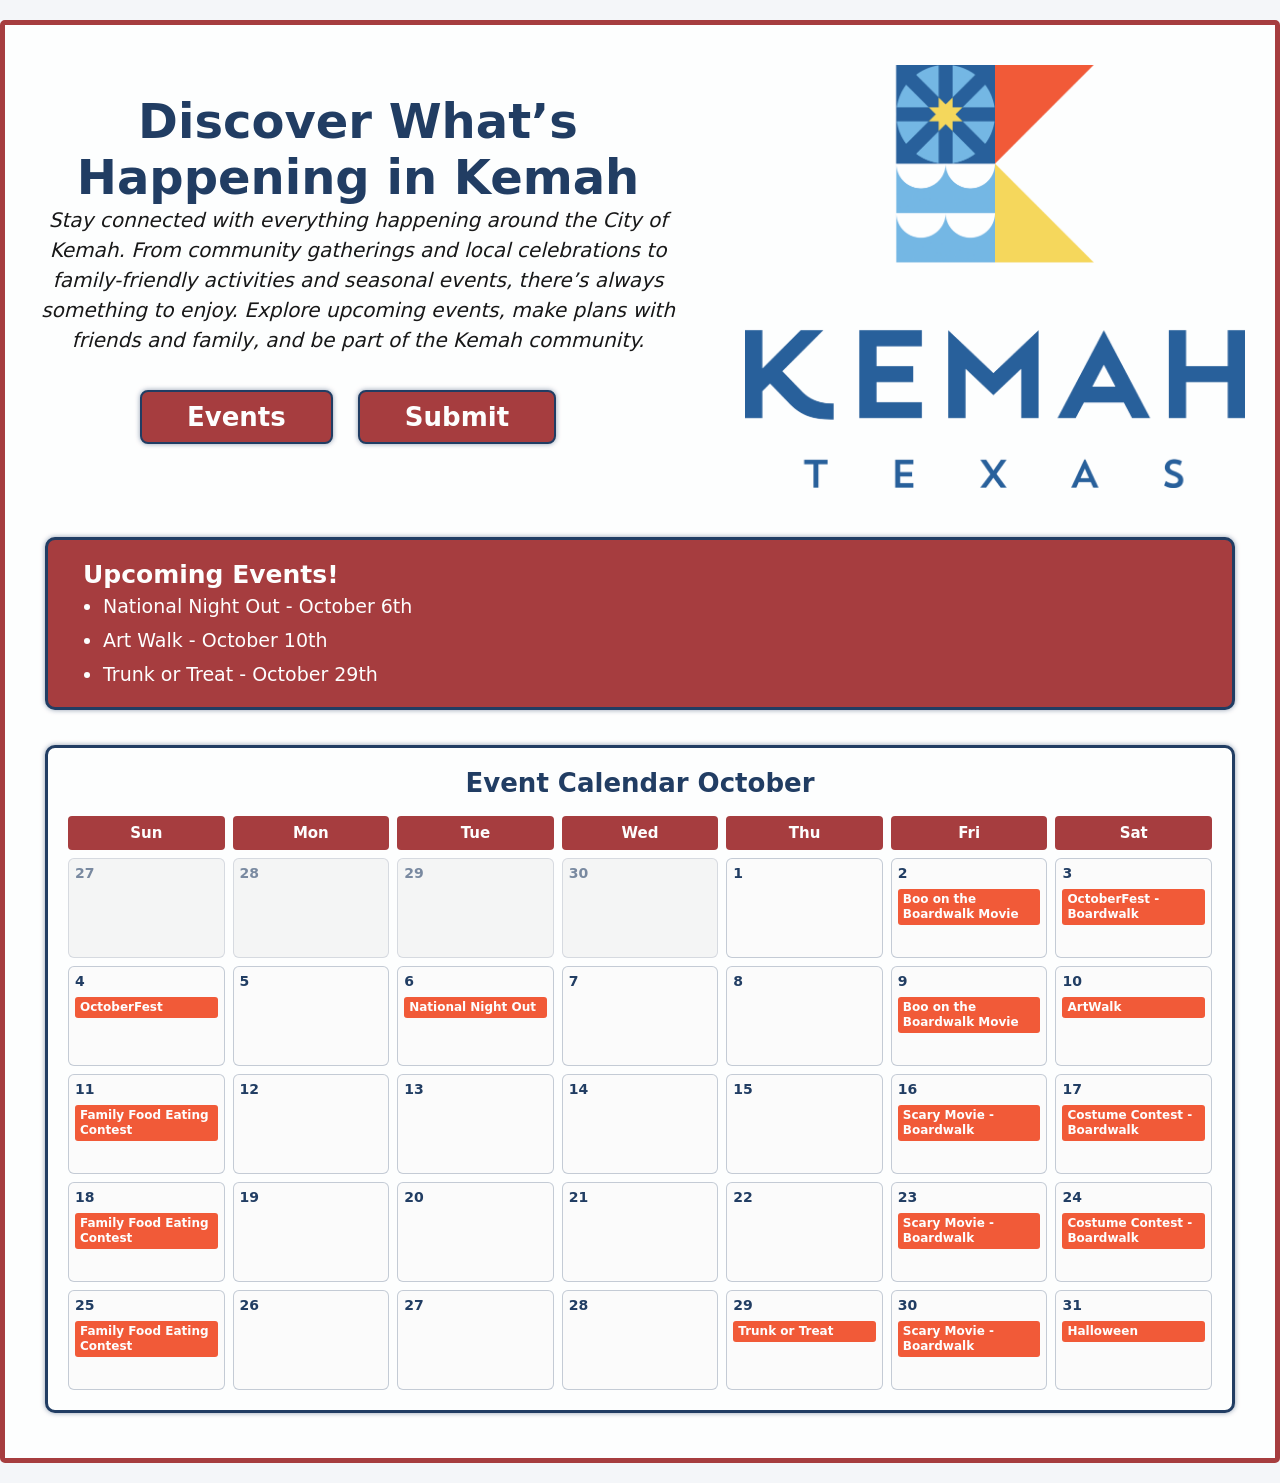
==== index.html @ ebf6428b "Update html and css" ====
<!DOCTYPE html>
<html lang="en">
<head>
    <meta charset="UTF-8">
    <meta name="viewport" content="width=device-width, initial-scale=1.0">
    <link href="css/stylesheet.css" type="text/css" rel="stylesheet" />
    <link rel="icon" type="image/png" href="Discover Kemah Logo.png">
    <title>Discover Kemah Events</title>
</head>
<body>
    <main>
        <div class="top">
            <div class="text">
                <h1>Discover What’s Happening in Kemah</h1>

                <p>
                    Stay connected with everything happening around the City of Kemah. 
                    From community gatherings and local celebrations to family-friendly activities and seasonal events, there’s always something to enjoy. 
                    Explore upcoming events, make plans with friends and family, and be part of the Kemah community.
                </p>

                <a href="https://www.kemahtx.gov/630/Events-Festivals-and-More" target="_blank" class="button">Events</a>
                <a href="" target="_blank" class="button">Submit</a>
            </div>
            <div class="logo">
                <a href="https://www.kemahtx.gov/" target="_blank">
                    <img src="Discover Kemah Logo.png" alt="logo">
                </a>    
            </div>
        </div>

        <div class="bottom">
            <div class="Upcoming">
            <h2>Upcoming Events!</h2>
                <ul>    
                    <li>National Night Out - October 6th</li>
                    <li>Art Walk - October 10th</li>
                    <li>Trunk or Treat - October 29th</li>
                </ul>
            </div>
        </div>
        
        <div class="calendar-container">
            <h2>Event Calendar October</h2>
            <div class="calendar-grid">
                <!-- Day Headers -->
                <div class="day-header">Sun</div>
                <div class="day-header">Mon</div>
                <div class="day-header">Tue</div>
                <div class="day-header">Wed</div>
                <div class="day-header">Thu</div>
                <div class="day-header">Fri</div>
                <div class="day-header">Sat</div>

                <!-- Previous Month Days (September padding) -->
                <div class="day-box empty-box"><span class="day-number">27</span></div>
                <div class="day-box empty-box"><span class="day-number">28</span></div>
                <div class="day-box empty-box"><span class="day-number">29</span></div>
                <div class="day-box empty-box"><span class="day-number">30</span></div>

                <!-- October Days -->
                <div class="day-box"><span class="day-number">1</span></div>
                <div class="day-box">
                    <span class="day-number">2</span>
                    <div class="event-item">Boo on the Boardwalk Movie</div>
                </div>
                <div class="day-box">
                    <span class="day-number">3</span>
                    <div class="event-item">OctoberFest - Boardwalk</div>
                </div>
                <div class="day-box">
                    <span class="day-number">4</span>
                    <div class="event-item">OctoberFest</div>
                </div>
                <div class="day-box"><span class="day-number">5</span></div>
                <div class="day-box">
                    <span class="day-number">6</span>
                    <div class="event-item">National Night Out</div>
                </div>
                <div class="day-box"><span class="day-number">7</span></div>
                <div class="day-box"><span class="day-number">8</span></div>
                <div class="day-box">
                    <span class="day-number">9</span>
                    <div class="event-item">Boo on the Boardwalk Movie</div>
                </div>
                <div class="day-box">
                    <span class="day-number">10</span>
                    <div class="event-item">ArtWalk</div>
                </div>
                <div class="day-box">
                    <span class="day-number">11</span>
                    <div class="event-item">Family Food Eating Contest</div>
                </div>
                <div class="day-box"><span class="day-number">12</span></div>
                <div class="day-box"><span class="day-number">13</span></div>
                <div class="day-box"><span class="day-number">14</span></div>
                <div class="day-box"><span class="day-number">15</span></div>
                <div class="day-box">
                    <span class="day-number">16</span>
                    <div class="event-item">Scary Movie - Boardwalk</div>
                </div>
                <div class="day-box">
                    <span class="day-number">17</span>
                    <div class="event-item">Costume Contest - Boardwalk</div>
                </div>
                <div class="day-box">
                    <span class="day-number">18</span>
                    <div class="event-item">Family Food Eating Contest</div>
                </div>
                <div class="day-box"><span class="day-number">19</span></div>
                <div class="day-box"><span class="day-number">20</span></div>
                <div class="day-box"><span class="day-number">21</span></div>
                <div class="day-box"><span class="day-number">22</span></div>
                <div class="day-box">
                    <span class="day-number">23</span>
                    <div class="event-item">Scary Movie - Boardwalk</div>
                </div>
                <div class="day-box">
                    <span class="day-number">24</span>
                    <div class="event-item">Costume Contest - Boardwalk</div>
                </div>
                <div class="day-box">
                    <span class="day-number">25</span>
                    <div class="event-item">Family Food Eating Contest</div>
                </div>
                <div class="day-box"><span class="day-number">26</span></div>
                <div class="day-box"><span class="day-number">27</span></div>
                <div class="day-box"><span class="day-number">28</span></div>
                <div class="day-box">
                    <span class="day-number">29</span>
                    <div class="event-item">Trunk or Treat</div>
                </div>
                <div class="day-box">
                    <span class="day-number">30</span>
                    <div class="event-item">Scary Movie - Boardwalk</div>
                </div>
                <div class="day-box">
                    <span class="day-number">31</span>
                    <div class="event-item">Halloween</div>
                </div>
            </div>
        </div>
    </main>
</body>
</html>
---- css/stylesheet.css ----
/* ==========================================
   1. BASE STYLES (Shared across all screens)
   ========================================== */

* {
    box-sizing: border-box;
    margin: 0;
    padding: 0;
}

body {
    font-family: system-ui, -apple-system, BlinkMacSystemFont, 'Segoe UI', Roboto, sans-serif;
    background-color: #f4f6f9;
    background-position: center;
    opacity: 0.9;
    animation: fadeUp 0.8s ease-in;
}

@keyframes fadeUp {
    from {
        opacity: 0;
        transform: translateY(15px);
    }
    to {
        opacity: 0.9;
        transform: translateY(0);
    }
}

main {
    background-color: rgb(255, 255, 255);
    border-color: rgb(158, 42, 43);
    border-style: solid;
    border-radius: 5px;
    margin: 10px;
}

.button {
    display: inline-block;
    font-weight: bold;
    color: white;
    background-color: rgb(158, 42, 43);
    border: 2px solid rgb(11, 42, 83);
    border-radius: 8px;
    text-decoration: none;
    cursor: pointer;
    box-shadow: 0 0 5px rgba(11, 42, 83, 0.5);
    transition: transform 0.4s ease, box-shadow 0.4s ease, background-color 0.4s ease, color 0.4s ease;
}

.button:hover {
    transform: scale(1.02);
    background-color: rgb(241, 74, 36);
    border-color: rgb(246, 212, 76);
    color: white;
    filter: drop-shadow(0 0 6px rgba(11, 42, 83, 0.5));
    box-shadow: 0 0 20px 2px rgb(246, 212, 76);
}

.logo img {
    height: auto;
    transition: transform 0.4s ease, filter 0.4s ease;
}

.Upcoming {
    background-color: rgb(158, 42, 43);
    border-radius: 10px;
    border: 3px solid rgb(11, 42, 83);
    box-shadow: 0 0 5px rgba(11, 42, 83, 0.5);
    transition: transform 0.4s ease, box-shadow 0.4s ease, background-color 0.4s ease, border-color 0.4s ease;
}

.Upcoming:hover {
    border-color: rgb(246, 212, 76);
    filter: drop-shadow(0 0 6px rgba(118, 3, 118, 0.5));
    background-color: rgb(241, 74, 36);
    box-shadow: 0 0 20px 2px rgb(246, 212, 76);
    transform: scale(1.011);
}

.Upcoming:hover h2,
.Upcoming:hover li {
    color: white;
}

.Upcoming h2,
.Upcoming li {
    color: white;
    transition: color 0.4s ease;
}

/* Base Calendar Styles */
.calendar-container {
    background-color: white;
    border: 3px solid rgb(11, 42, 83);
    border-radius: 10px;
    box-shadow: 0 0 5px rgba(11, 42, 83, 0.5);
}

.calendar-container h2 {
    color: rgb(11, 42, 83);
    text-align: center;
    font-weight: bold;
}

.calendar-grid {
    display: grid;
    grid-template-columns: repeat(7, 1fr);
    width: 100%;
}

.day-header {
    background-color: rgb(158, 42, 43);
    color: white;
    font-weight: bold;
    text-align: center;
    border-radius: 4px;
}

.day-box {
    border: 1px solid rgba(11, 42, 83, 0.25);
    border-radius: 6px;
    background-color: #fcfcfc;
    display: flex;
    flex-direction: column;
    overflow: hidden;
    transition: border-color 0.3s ease, box-shadow 0.3s ease, transform 0.25s ease;
    cursor: pointer;
}

.day-box:hover {
    border-color: rgb(11, 42, 83);
    box-shadow: 0 0 5px rgba(241, 74, 36, 0.4);
    transform: scale(1.05);
    z-index: 2;
}

.empty-box {
    background-color: #f0f0f0;
    opacity: 0.6;
}

.day-number {
    font-weight: bold;
    color: rgb(11, 42, 83);
}

.event-item {
    background-color: rgb(241, 74, 36);
    color: #ffffff;
    font-weight: 600;
    border-radius: 3px;
    word-break: break-word;
}


/* ==========================================
   2. PHONE MEDIA QUERY (Up to 767px)
   ========================================== */
@media screen and (max-width: 767px) {

    main {
        padding: 10px 5px;
        border-width: 3px;
    }

    .top {
        display: flex;
        flex-direction: column-reverse;
        align-items: center;
        gap: 1.2rem;
    }

    .logo img {
        width: 100%;
        max-width: 240px;
        margin-top: 10px;
    }

    .text {
        width: 100%;
        text-align: center;
        padding: 5px 0;
    }

    .text h1 {
        color: rgb(11, 42, 83);
        font-size: 24px;
    }

    .text p {
        font-size: 14px;
        font-style: oblique;
        line-height: 1.4;
        margin-top: 10px;
    }

    .button {
        padding: 8px 20px;
        font-size: 16px;
        margin-top: 15px;
        margin-right: 4px;
        margin-left: 4px;
    }

    .Upcoming {
        margin: 20px 2px 15px 2px;
        padding: 12px;
    }

    .Upcoming h2 {
        font-size: 18px;
        padding-left: 0;
        margin-bottom: 8px;
    }

    .Upcoming ul {
        padding-left: 18px;
    }

    .Upcoming li {
        font-size: 14px;
        line-height: 1.5;
    }

    /* Phone Calendar Responsive Adjustments */
    .calendar-container {
        margin: 15px 2px 10px 2px;
        padding: 8px 4px;
    }

    .calendar-container h2 {
        font-size: 18px;
        margin-bottom: 8px;
    }

    .calendar-grid {
        gap: 2px;
    }

    .day-header {
        font-size: 10px;
        padding: 4px 1px;
    }

    .day-box {
        min-height: 48px;
        padding: 2px;
    }

    .day-number {
        font-size: 9px;
        margin-bottom: 2px;
    }

    .event-item {
        font-size: 8px;
        line-height: 1.05;
        padding: 2px 3px;
        margin-top: 2px;
    }
}


/* ==========================================
   3. TABLET MEDIA QUERY (768px to 1023px)
   ========================================== */
@media screen and (min-width: 768px) and (max-width: 1023px) {

    main {
        padding: 20px;
        border-width: 4px;
        max-width: 95%;
        margin: 15px auto;
    }

    .top {
        display: flex;
        flex-direction: row;
        align-items: center;
        justify-content: space-between;
        gap: 2rem;
    }

    .text {
        flex: 1 1 60%;
        text-align: left;
    }

    .text h1 {
        color: rgb(11, 42, 83);
        font-size: 34px;
    }

    .text p {
        font-size: 16px;
        font-style: oblique;
        line-height: 1.5;
        margin-top: 10px;
    }

    .button {
        padding: 10px 30px;
        font-size: 20px;
        margin-top: 20px;
        margin-right: 10px;
    }

    .logo {
        flex: 1 1 40%;
    }

    .logo img {
        width: 100%;
        max-width: 320px;
    }

    .Upcoming {
        margin-top: 30px;
        margin-bottom: 20px;
        padding: 20px;
    }

    .Upcoming h2 {
        font-size: 22px;
        padding-left: 5px;
    }

    .Upcoming ul {
        padding-left: 25px;
    }

    .Upcoming li {
        font-size: 17px;
        line-height: 1.6;
    }

    /* Tablet Calendar Responsive Adjustments */
    .calendar-container {
        margin: 25px 0 20px 0;
        padding: 15px;
    }

    .calendar-container h2 {
        font-size: 22px;
        margin-bottom: 12px;
    }

    .calendar-grid {
        gap: 5px;
    }

    .day-header {
        font-size: 13px;
        padding: 6px 2px;
    }

    .day-box {
        min-height: 70px;
        padding: 4px;
    }

    .day-number {
        font-size: 12px;
        margin-bottom: 3px;
    }

    .event-item {
        font-size: 10px;
        line-height: 1.15;
        padding: 2px 4px;
        margin-top: 3px;
    }
}


/* ==========================================
   4. BIG DESKTOP MEDIA QUERY (1024px and up)
   ========================================== */
@media screen and (min-width: 1024px) {

    main {
        padding: 20px 30px;
        border-width: 5px;
        max-width: 1400px;
        margin: 20px auto;
    }

    .top {
        display: flex;
        flex-direction: row;
        align-items: center;
        justify-content: center;
        gap: 4rem;
        max-width: 1500px;
    }

    .text {
        flex: 1 1 50%;
        text-align: center;
        max-width: 650px;
        padding: 10px 0;
    }

    .text h1 {
        color: rgb(11, 42, 83);
        font-size: 48px;
    }

    .text p {
        font-size: 20px;
        font-style: oblique;
        line-height: 1.5;
    }

    .button {
        padding: 10px 45px;
        font-size: 26px;
        margin-top: 35px;
        margin-right: 20px;
    }

    .logo img {
        width: 100%;
        max-width: 500px;
        margin-top: 20px;
    }

    .Upcoming {
        margin: 45px 10px 25px 10px;
        padding: 15px 25px;
    }

    .Upcoming h2 {
        font-size: 25px;
        padding-left: 10px;
        margin-top: 5px;
    }

    .Upcoming ul {
        padding-left: 30px;
    }

    .Upcoming li {
        font-size: 19px;
        line-height: 1.8;
    }

    /* Desktop Calendar Responsive Adjustments */
    .calendar-container {
        margin: 35px 10px 25px 10px;
        padding: 20px;
    }

    .calendar-container h2 {
        font-size: 26px;
        margin-bottom: 18px;
    }

    .calendar-grid {
        gap: 8px;
    }

    .day-header {
        font-size: 15px;
        padding: 8px 4px;
    }

    .day-box {
        min-height: 100px;
        padding: 6px;
    }

    .day-number {
        font-size: 14px;
        margin-bottom: 4px;
    }

    .event-item {
        font-size: 12px;
        line-height: 1.25;
        padding: 3px 5px;
        margin-top: 4px;
    }
}
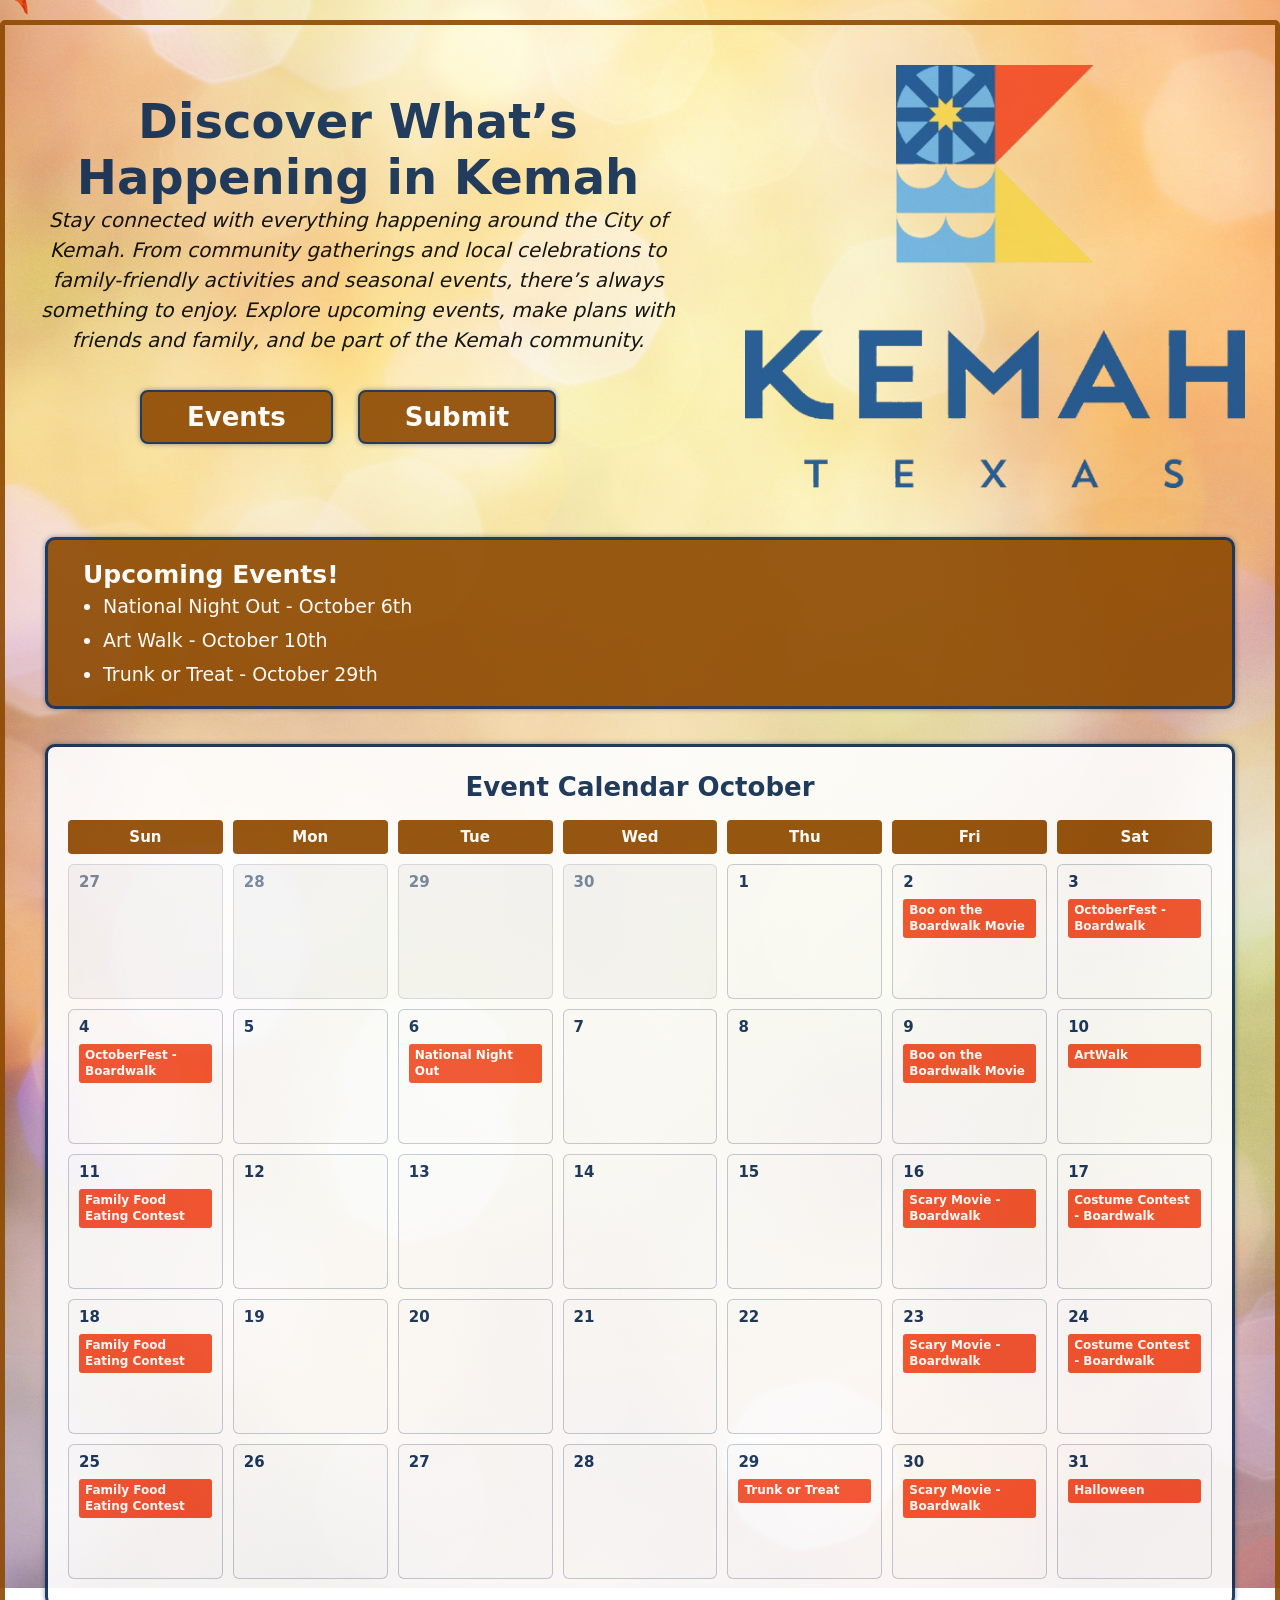
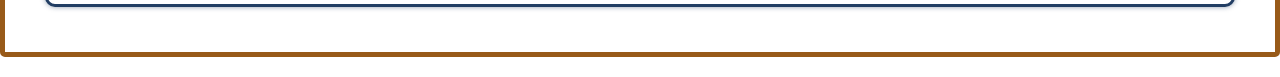
==== commit 05bab7ec: "Update css and html" ====
--- a/index.html
+++ b/index.html
@@ -24,7 +24,7 @@
             </div>
             <div class="logo">
                 <a href="https://www.kemahtx.gov/" target="_blank">
-                    <img src="Discover Kemah Logo.png" alt="logo">
+                    <img src="kemah logo remove.png" alt="logo">
                 </a>    
             </div>
         </div>
@@ -70,7 +70,7 @@
                 </div>
                 <div class="day-box">
                     <span class="day-number">4</span>
-                    <div class="event-item">OctoberFest</div>
+                    <div class="event-item">OctoberFest - Boardwalk</div>
                 </div>
                 <div class="day-box"><span class="day-number">5</span></div>
                 <div class="day-box">
--- a/css/stylesheet.css
+++ b/css/stylesheet.css
@@ -10,8 +10,11 @@
 
 body {
     font-family: system-ui, -apple-system, BlinkMacSystemFont, 'Segoe UI', Roboto, sans-serif;
-    background-color: #f4f6f9;
-    background-position: center;
+    background-image: url('../background1.jpeg'); 
+    background-size: cover;                        
+    background-position: center;                   
+    background-repeat: no-repeat;                  
+    background-attachment: fixed;                  
     opacity: 0.9;
     animation: fadeUp 0.8s ease-in;
 }
@@ -28,8 +31,7 @@
 }
 
 main {
-    background-color: rgb(255, 255, 255);
-    border-color: rgb(158, 42, 43);
+    border-color: rgb(141, 73, 1);
     border-style: solid;
     border-radius: 5px;
     margin: 10px;
@@ -39,7 +41,7 @@
     display: inline-block;
     font-weight: bold;
     color: white;
-    background-color: rgb(158, 42, 43);
+    background-color: rgb(141, 73, 1);
     border: 2px solid rgb(11, 42, 83);
     border-radius: 8px;
     text-decoration: none;
@@ -51,7 +53,7 @@
 .button:hover {
     transform: scale(1.02);
     background-color: rgb(241, 74, 36);
-    border-color: rgb(246, 212, 76);
+    border-color: rgb(141, 73, 1);
     color: white;
     filter: drop-shadow(0 0 6px rgba(11, 42, 83, 0.5));
     box-shadow: 0 0 20px 2px rgb(246, 212, 76);
@@ -63,7 +65,7 @@
 }
 
 .Upcoming {
-    background-color: rgb(158, 42, 43);
+    background-color: rgb(141, 73, 1);
     border-radius: 10px;
     border: 3px solid rgb(11, 42, 83);
     box-shadow: 0 0 5px rgba(11, 42, 83, 0.5);
@@ -71,7 +73,7 @@
 }
 
 .Upcoming:hover {
-    border-color: rgb(246, 212, 76);
+    border-color: rgb(141, 73, 1);
     filter: drop-shadow(0 0 6px rgba(118, 3, 118, 0.5));
     background-color: rgb(241, 74, 36);
     box-shadow: 0 0 20px 2px rgb(246, 212, 76);
@@ -110,7 +112,7 @@
 }
 
 .day-header {
-    background-color: rgb(158, 42, 43);
+    background-color: rgb(141, 73, 1);
     color: white;
     font-weight: bold;
     text-align: center;
@@ -226,7 +228,7 @@
     /* Phone Calendar Responsive Adjustments */
     .calendar-container {
         margin: 15px 2px 10px 2px;
-        padding: 8px 4px;
+        padding: 12px 6px;
     }
 
     .calendar-container h2 {
@@ -235,7 +237,7 @@
     }
 
     .calendar-grid {
-        gap: 2px;
+        gap: 3px;
     }
 
     .day-header {
@@ -244,18 +246,18 @@
     }
 
     .day-box {
-        min-height: 48px;
-        padding: 2px;
+        min-height: 65px; /* Increased height */
+        padding: 4px 3px;   /* Increased side padding */
     }
 
     .day-number {
-        font-size: 9px;
+        font-size: 10px;
         margin-bottom: 2px;
     }
 
     .event-item {
-        font-size: 8px;
-        line-height: 1.05;
+        font-size: 8.5px;
+        line-height: 1.1;
         padding: 2px 3px;
         margin-top: 2px;
     }
@@ -338,7 +340,7 @@
     /* Tablet Calendar Responsive Adjustments */
     .calendar-container {
         margin: 25px 0 20px 0;
-        padding: 15px;
+        padding: 20px 15px;
     }
 
     .calendar-container h2 {
@@ -347,7 +349,7 @@
     }
 
     .calendar-grid {
-        gap: 5px;
+        gap: 6px;
     }
 
     .day-header {
@@ -356,19 +358,19 @@
     }
 
     .day-box {
-        min-height: 70px;
-        padding: 4px;
+        min-height: 95px; /* Increased height */
+        padding: 6px 8px;  /* Increased side padding */
     }
 
     .day-number {
-        font-size: 12px;
+        font-size: 13px;
         margin-bottom: 3px;
     }
 
     .event-item {
-        font-size: 10px;
-        line-height: 1.15;
-        padding: 2px 4px;
+        font-size: 10.5px;
+        line-height: 1.2;
+        padding: 3px 5px;
         margin-top: 3px;
     }
 }
@@ -449,7 +451,7 @@
     /* Desktop Calendar Responsive Adjustments */
     .calendar-container {
         margin: 35px 10px 25px 10px;
-        padding: 20px;
+        padding: 25px 20px;
     }
 
     .calendar-container h2 {
@@ -458,7 +460,7 @@
     }
 
     .calendar-grid {
-        gap: 8px;
+        gap: 10px;
     }
 
     .day-header {
@@ -467,19 +469,19 @@
     }
 
     .day-box {
-        min-height: 100px;
-        padding: 6px;
+        min-height: 135px; /* Increased height */
+        padding: 8px 10px;  /* Increased side padding */
     }
 
     .day-number {
-        font-size: 14px;
+        font-size: 15px;
         margin-bottom: 4px;
     }
 
     .event-item {
         font-size: 12px;
-        line-height: 1.25;
-        padding: 3px 5px;
+        line-height: 1.3;
+        padding: 4px 6px;
         margin-top: 4px;
     }
 }
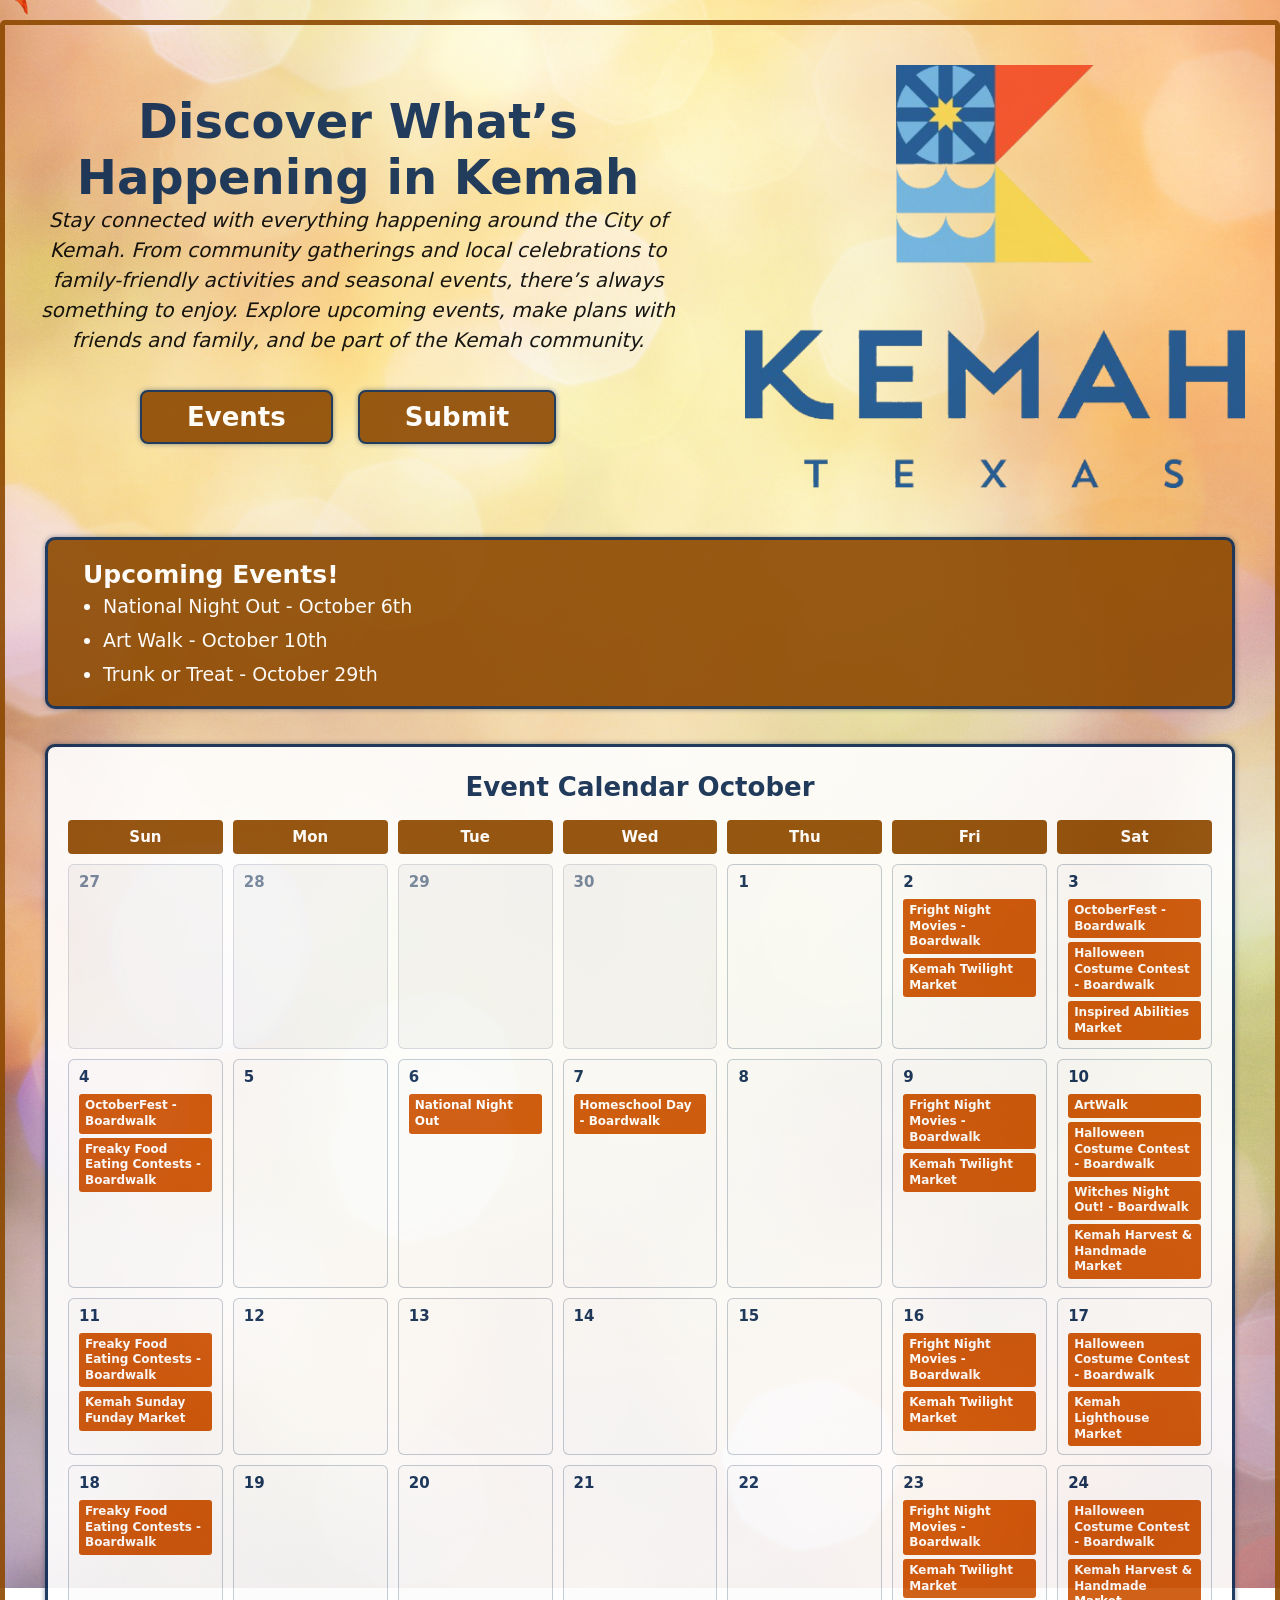
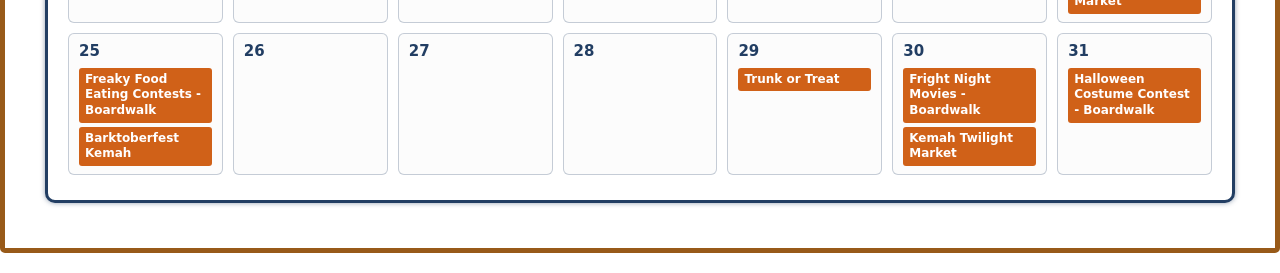
==== commit 82ed52b1: "Updated calendar" ====
--- a/index.html
+++ b/index.html
@@ -4,7 +4,7 @@
     <meta charset="UTF-8">
     <meta name="viewport" content="width=device-width, initial-scale=1.0">
     <link href="css/stylesheet.css" type="text/css" rel="stylesheet" />
-    <link rel="icon" type="image/png" href="Discover Kemah Logo.png">
+    <link rel="icon" type="image/png" href="images/Discover Kemah Logo.png Kemah Logo.png">
     <title>Discover Kemah Events</title>
 </head>
 <body>
@@ -24,7 +24,7 @@
             </div>
             <div class="logo">
                 <a href="https://www.kemahtx.gov/" target="_blank">
-                    <img src="kemah logo remove.png" alt="logo">
+                    <img src="images/kemah logo remove.png" alt="logo">
                 </a>    
             </div>
         </div>
@@ -62,34 +62,80 @@
                 <div class="day-box"><span class="day-number">1</span></div>
                 <div class="day-box">
                     <span class="day-number">2</span>
-                    <div class="event-item">Boo on the Boardwalk Movie</div>
+                    <a href="https://www.kemahboardwalk.com/events" target="_blank">
+                        <div class="event-item">Fright Night Movies - Boardwalk</div>
+                    </a>
+                    <a href="" target="_blank">
+                        <div class="event-item">Kemah Twilight Market</div>
+                    </a>
                 </div>
                 <div class="day-box">
                     <span class="day-number">3</span>
-                    <div class="event-item">OctoberFest - Boardwalk</div>
+                    <a href="https://www.kemahboardwalk.com/events" target="_blank">
+                        <div class="event-item">OctoberFest - Boardwalk</div>
+                    </a>
+                    <a href="https://www.kemahboardwalk.com/events" target="_blank">
+                        <div class="event-item">Halloween Costume Contest - Boardwalk</div>
+                    </a>
+                    <a href="" target="_blank">
+                        <div class="event-item">Inspired Abilities Market</div>
+                    </a>     
                 </div>
                 <div class="day-box">
                     <span class="day-number">4</span>
-                    <div class="event-item">OctoberFest - Boardwalk</div>
+                    <a href="https://www.kemahboardwalk.com/events" target="_blank">
+                        <div class="event-item">OctoberFest - Boardwalk</div>
+                    </a>
+                    <a href="https://www.kemahboardwalk.com/events" target="_blank">
+                        <div class="event-item">Freaky Food Eating Contests - Boardwalk</div>
+                    </a>    
                 </div>
                 <div class="day-box"><span class="day-number">5</span></div>
                 <div class="day-box">
                     <span class="day-number">6</span>
-                    <div class="event-item">National Night Out</div>
-                </div>
-                <div class="day-box"><span class="day-number">7</span></div>
+                    <a href="https://www.kemahtx.gov/DocumentCenter/View/5266/2026-NNO-Flyer" target="_blank">
+                        <div class="event-item">National Night Out</div>
+                    </a>
+                </div>
+                <div class="day-box">
+                    <span class="day-number">7</span>
+                    <a href="https://www.kemahboardwalk.com/events" target="_blank">
+                        <div class="event-item">Homeschool Day - Boardwalk</div>
+                    </a>
+                </div>
                 <div class="day-box"><span class="day-number">8</span></div>
                 <div class="day-box">
                     <span class="day-number">9</span>
-                    <div class="event-item">Boo on the Boardwalk Movie</div>
+                    <a href="https://www.kemahboardwalk.com/events" target="_blank">
+                        <div class="event-item">Fright Night Movies - Boardwalk</div>
+                    </a>
+                    <a href="" target="_blank">
+                        <div class="event-item">Kemah Twilight Market</div>
+                    </a>
                 </div>
                 <div class="day-box">
                     <span class="day-number">10</span>
-                    <div class="event-item">ArtWalk</div>
+                    <a href="https://app.seemylegacy.com/community/2818/campaign/10428" target="_blank">
+                        <div class="event-item">ArtWalk</div>
+                    </a>
+                    <a href="https://www.kemahboardwalk.com/events" target="_blank">
+                        <div class="event-item">Halloween Costume Contest - Boardwalk</div>
+                    </a>
+                    <a href="https://www.kemahboardwalk.com/events" target="_blank">
+                        <div class="event-item">Witches Night Out! - Boardwalk</div>
+                    </a>
+                    <a href="" target="_blank">
+                        <div class="event-item">Kemah Harvest & Handmade Market</div>
+                    </a>  
                 </div>
                 <div class="day-box">
                     <span class="day-number">11</span>
-                    <div class="event-item">Family Food Eating Contest</div>
+                    <a href="https://www.kemahboardwalk.com/events" target="_blank">
+                        <div class="event-item">Freaky Food Eating Contests - Boardwalk</div>
+                    </a>
+                    <a href="" target="_blank">
+                        <div class="event-item">Kemah Sunday Funday Market</div>
+                    </a> 
                 </div>
                 <div class="day-box"><span class="day-number">12</span></div>
                 <div class="day-box"><span class="day-number">13</span></div>
@@ -97,15 +143,27 @@
                 <div class="day-box"><span class="day-number">15</span></div>
                 <div class="day-box">
                     <span class="day-number">16</span>
-                    <div class="event-item">Scary Movie - Boardwalk</div>
+                    <a href="https://www.kemahboardwalk.com/events" target="_blank">
+                        <div class="event-item">Fright Night Movies - Boardwalk</div>
+                    </a>
+                    <a href="" target="_blank">
+                        <div class="event-item">Kemah Twilight Market</div>
+                    </a>
                 </div>
                 <div class="day-box">
                     <span class="day-number">17</span>
-                    <div class="event-item">Costume Contest - Boardwalk</div>
+                    <a href="https://www.kemahboardwalk.com/events" target="_blank">
+                        <div class="event-item">Halloween Costume Contest - Boardwalk</div>
+                    </a>
+                    <a href="" target="_blank">
+                        <div class="event-item">Kemah Lighthouse Market</div>
+                    </a> 
                 </div>
                 <div class="day-box">
                     <span class="day-number">18</span>
-                    <div class="event-item">Family Food Eating Contest</div>
+                    <a href="https://www.kemahboardwalk.com/events" target="_blank">
+                        <div class="event-item">Freaky Food Eating Contests - Boardwalk</div>
+                    </a>
                 </div>
                 <div class="day-box"><span class="day-number">19</span></div>
                 <div class="day-box"><span class="day-number">20</span></div>
@@ -113,30 +171,54 @@
                 <div class="day-box"><span class="day-number">22</span></div>
                 <div class="day-box">
                     <span class="day-number">23</span>
-                    <div class="event-item">Scary Movie - Boardwalk</div>
+                    <a href="https://www.kemahboardwalk.com/events" target="_blank">
+                        <div class="event-item">Fright Night Movies - Boardwalk</div>
+                    </a>
+                    <a href="" target="_blank">
+                        <div class="event-item">Kemah Twilight Market</div>
+                    </a>
                 </div>
                 <div class="day-box">
                     <span class="day-number">24</span>
-                    <div class="event-item">Costume Contest - Boardwalk</div>
+                    <a href="https://www.kemahboardwalk.com/events" target="_blank">
+                        <div class="event-item">Halloween Costume Contest - Boardwalk</div>
+                    </a>
+                    <a href="" target="_blank">
+                        <div class="event-item">Kemah Harvest & Handmade Market</div>
+                    </a> 
                 </div>
                 <div class="day-box">
                     <span class="day-number">25</span>
-                    <div class="event-item">Family Food Eating Contest</div>
+                    <a href="https://www.kemahboardwalk.com/events" target="_blank">
+                        <div class="event-item">Freaky Food Eating Contests - Boardwalk</div>
+                    </a>
+                    <a href="" target="_blank">
+                        <div class="event-item">Barktoberfest Kemah</div>
+                    </a> 
                 </div>
                 <div class="day-box"><span class="day-number">26</span></div>
                 <div class="day-box"><span class="day-number">27</span></div>
                 <div class="day-box"><span class="day-number">28</span></div>
                 <div class="day-box">
                     <span class="day-number">29</span>
-                    <div class="event-item">Trunk or Treat</div>
+                    <a href="https://kemahtx.gov/915/Trunk-or-Treat-Shop-Eat" target="_blank">
+                        <div class="event-item">Trunk or Treat</div>
+                    </a>
                 </div>
                 <div class="day-box">
                     <span class="day-number">30</span>
-                    <div class="event-item">Scary Movie - Boardwalk</div>
+                    <a href="https://www.kemahboardwalk.com/events" target="_blank">
+                        <div class="event-item">Fright Night Movies - Boardwalk</div>
+                    </a>
+                    <a href="" target="_blank">
+                        <div class="event-item">Kemah Twilight Market</div>
+                    </a>
                 </div>
                 <div class="day-box">
                     <span class="day-number">31</span>
-                    <div class="event-item">Halloween</div>
+                    <a href="https://www.kemahboardwalk.com/events" target="_blank">
+                        <div class="event-item">Halloween Costume Contest - Boardwalk</div>
+                    </a>
                 </div>
             </div>
         </div>
--- a/css/stylesheet.css
+++ b/css/stylesheet.css
@@ -10,7 +10,7 @@
 
 body {
     font-family: system-ui, -apple-system, BlinkMacSystemFont, 'Segoe UI', Roboto, sans-serif;
-    background-image: url('../background1.jpeg'); 
+    background-image: url('../images/background1.jpeg'); 
     background-size: cover;                        
     background-position: center;                   
     background-repeat: no-repeat;                  
@@ -111,6 +111,10 @@
     width: 100%;
 }
 
+a {
+    text-decoration: none;
+}
+
 .day-header {
     background-color: rgb(141, 73, 1);
     color: white;
@@ -148,7 +152,7 @@
 }
 
 .event-item {
-    background-color: rgb(241, 74, 36);
+    background-color: rgb(204, 80, 0);
     color: #ffffff;
     font-weight: 600;
     border-radius: 3px;
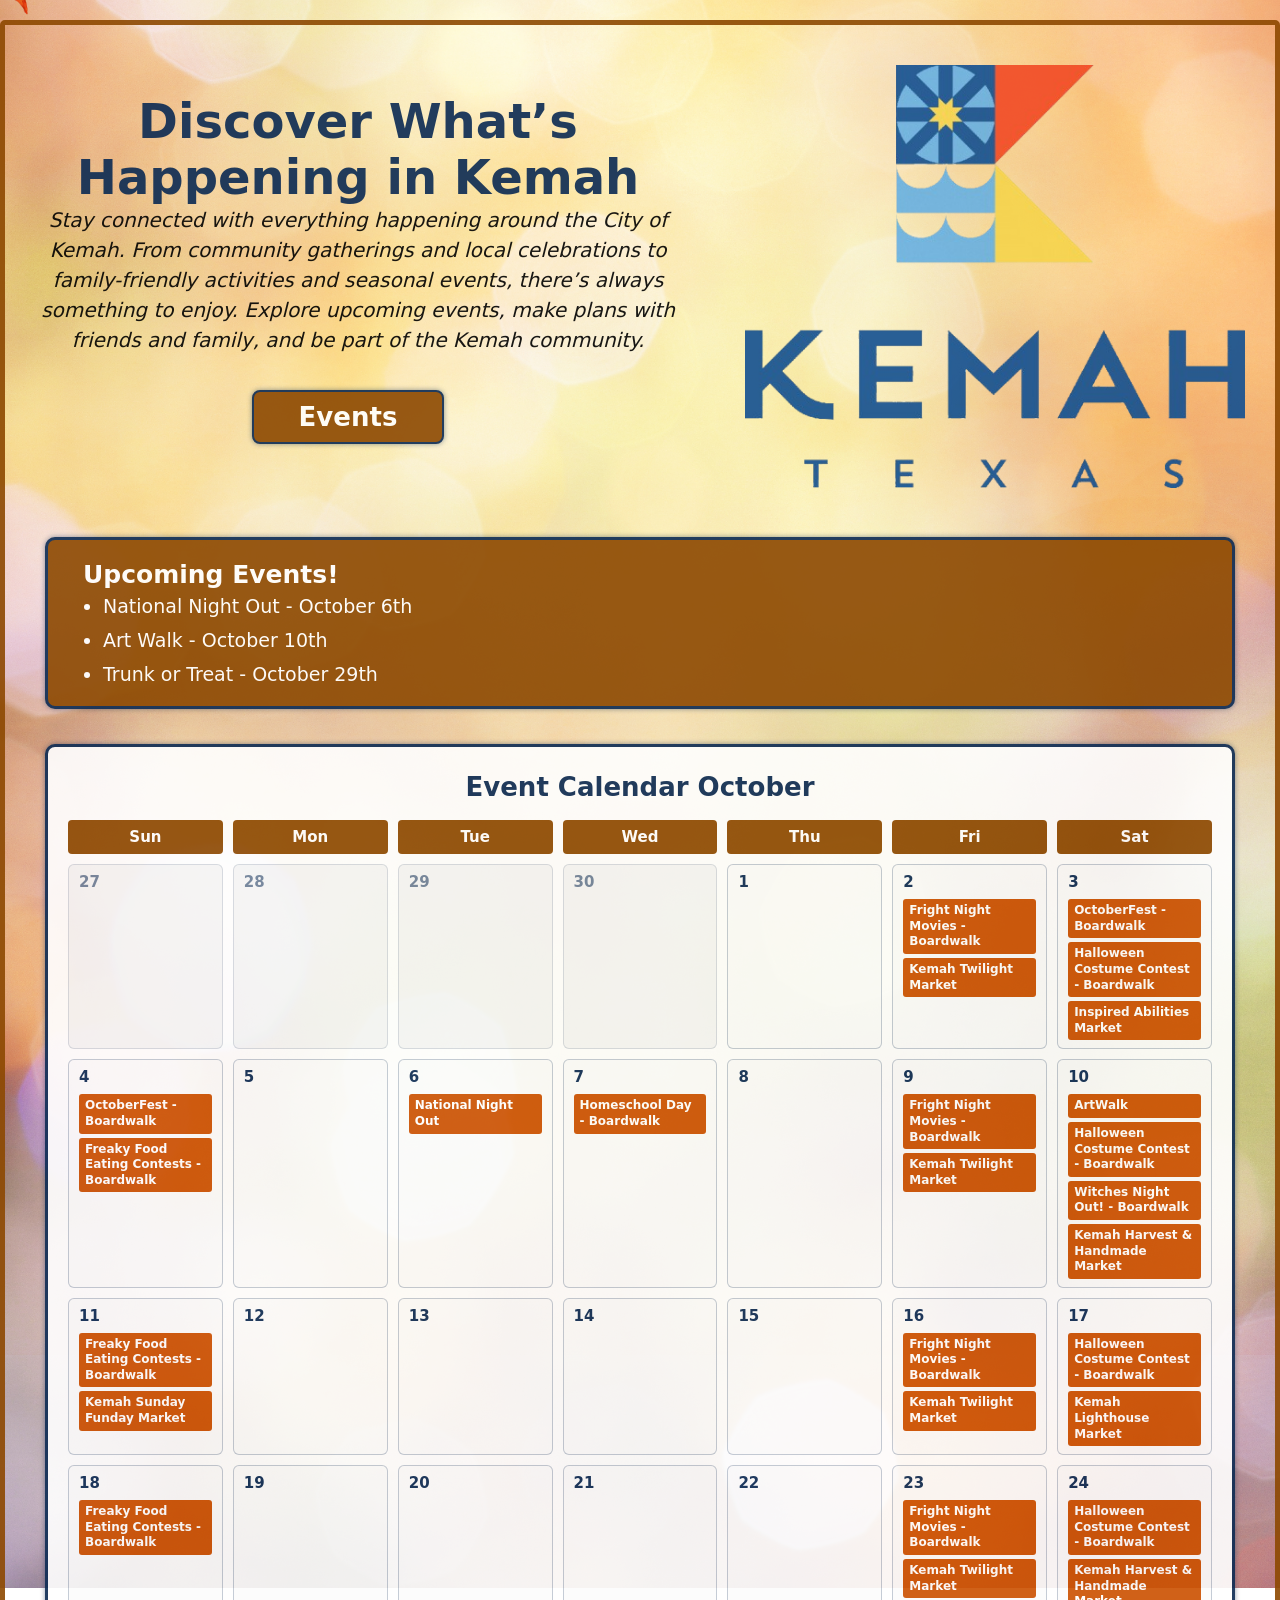
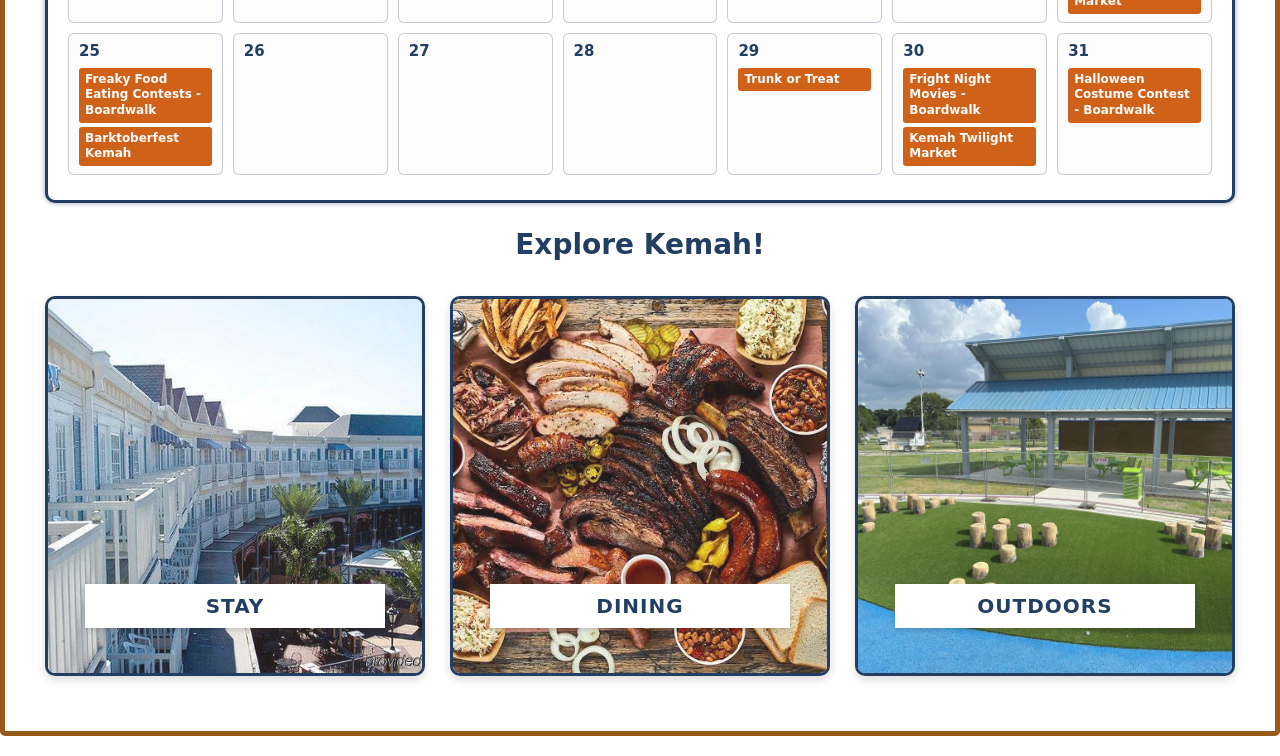
==== commit bccad9ad: "Update adding card section" ====
--- a/index.html
+++ b/index.html
@@ -20,10 +20,9 @@
                 </p>
 
                 <a href="https://www.kemahtx.gov/630/Events-Festivals-and-More" target="_blank" class="button">Events</a>
-                <a href="" target="_blank" class="button">Submit</a>
             </div>
             <div class="logo">
-                <a href="https://www.kemahtx.gov/" target="_blank">
+                <a href="https://discoverkemah.com/" target="_blank">
                     <img src="images/kemah logo remove.png" alt="logo">
                 </a>    
             </div>
@@ -222,6 +221,31 @@
                 </div>
             </div>
         </div>
+
+        <!-- Feature Cards Section -->
+        <div class="feature-section">
+            <h2 class="section-title">Explore Kemah!</h2>
+            <div class="feature-cards">
+                <a href="https://discoverkemah.com/BusinessDirectoryII.aspx?lngBusinessCategoryID=86" target="_blank" class="card">
+                    <div class="card-image-wrapper">
+                        <img src="images/walkinn.jpg" alt="Stay">
+                    </div>
+                    <div class="card-title">STAY</div>
+                </a>
+                <a href="https://discoverkemah.com/BusinessDirectoryII.aspx?lngBusinessCategoryID=86" target="_blank" class="card">
+                    <div class="card-image-wrapper">
+                        <img src="images/food.jpg" alt="Food">
+                    </div>
+                    <div class="card-title">DINING</div>
+                </a>
+                <a href="https://discoverkemah.com/BusinessDirectoryII.aspx?lngBusinessCategoryID=86" target="_blank" class="card">
+                    <div class="card-image-wrapper">
+                        <img src="images/57acre.jpg" alt="Outdoors">
+                    </div>
+                    <div class="card-title">OUTDOORS</div>
+                </a>
+            </div>
+        </div>
     </main>
 </body>
 </html>
--- a/css/stylesheet.css
+++ b/css/stylesheet.css
@@ -159,6 +159,91 @@
     word-break: break-word;
 }
 
+/* Base Feature Card Styles */
+
+.section-title {
+    text-align: center;
+    color: rgb(11, 42, 83);
+    font-size: 28px;
+    font-weight: bold;
+    margin-top: 25px;
+    margin-bottom: 10px;
+}
+.feature-cards {
+    display: flex;
+    justify-content: center;
+    gap: 20px;
+    margin: 30px 10px;
+}
+
+.card {
+    position: relative;
+    flex: 1;
+    display: flex;
+    flex-direction: column;
+    align-items: center;
+    justify-content: flex-end;
+    aspect-ratio: 1 / 1;
+    text-decoration: none;
+    border: 3px solid rgb(11, 42, 83);
+    border-radius: 10px;
+    overflow: hidden;
+    box-shadow: 0 4px 8px rgba(0, 0, 0, 0.15);
+    transition: transform 0.4s ease, box-shadow 0.4s ease, border-color 0.4s ease;
+}
+
+.card-image-wrapper {
+    position: absolute;
+    top: 0;
+    left: 0;
+    width: 100%;
+    height: 100%;
+    z-index: 1;
+    overflow: hidden;
+}
+
+.card-image-wrapper img {
+    width: 100%;
+    height: 100%;
+    object-fit: cover;
+    transition: transform 0.5s ease;
+}
+
+.card-title {
+    position: relative;
+    z-index: 2;
+    background-color: #ffffff;
+    color: rgb(11, 42, 83);
+    font-weight: 800;
+    text-transform: uppercase;
+    text-align: center;
+    letter-spacing: 1px;
+    width: 80%;
+    margin-bottom: 12%;
+    padding: 10px 15px;
+    box-shadow: 0 2px 6px rgba(0, 0, 0, 0.2);
+    /* Transition added for title smooth effect */
+    transition: background-color 0.4s ease, color 0.4s ease, transform 0.4s ease, box-shadow 0.4s ease;
+}
+
+/* Card & Title Hover Animations */
+.card:hover {
+    transform: translateY(-6px) scale(1.02);
+    box-shadow: 0 0 20px 2px rgb(246, 212, 76);
+    border-color: rgb(241, 74, 36);
+}
+
+.card:hover .card-image-wrapper img {
+    transform: scale(1.08);
+}
+
+.card:hover .card-title {
+    background-color: rgb(241, 74, 36);
+    color: #ffffff;
+    transform: translateY(-4px) scale(1.05);
+    box-shadow: 0 4px 12px rgba(0, 0, 0, 0.3);
+}
+
 
 /* ==========================================
    2. PHONE MEDIA QUERY (Up to 767px)
@@ -209,6 +294,23 @@
         margin-left: 4px;
     }
 
+    .feature-cards {
+        flex-direction: column;
+        align-items: center;
+        gap: 15px;
+        margin: 20px 5px;
+    }
+
+    .card {
+        width: 100%;
+        max-width: 300px;
+    }
+
+    .card-title {
+        font-size: 14px;
+        padding: 8px 10px;
+    }
+
     .Upcoming {
         margin: 20px 2px 15px 2px;
         padding: 12px;
@@ -250,8 +352,8 @@
     }
 
     .day-box {
-        min-height: 65px; /* Increased height */
-        padding: 4px 3px;   /* Increased side padding */
+        min-height: 65px;
+        padding: 4px 3px;
     }
 
     .day-number {
@@ -321,6 +423,15 @@
         max-width: 320px;
     }
 
+    .feature-cards {
+        gap: 15px;
+        margin: 25px 0;
+    }
+
+    .card-title {
+        font-size: 16px;
+    }
+
     .Upcoming {
         margin-top: 30px;
         margin-bottom: 20px;
@@ -362,8 +473,8 @@
     }
 
     .day-box {
-        min-height: 95px; /* Increased height */
-        padding: 6px 8px;  /* Increased side padding */
+        min-height: 95px;
+        padding: 6px 8px;
     }
 
     .day-number {
@@ -432,6 +543,15 @@
         margin-top: 20px;
     }
 
+    .feature-cards {
+        gap: 25px;
+        margin: 35px 10px;
+    }
+
+    .card-title {
+        font-size: 20px;
+    }
+
     .Upcoming {
         margin: 45px 10px 25px 10px;
         padding: 15px 25px;
@@ -473,8 +593,8 @@
     }
 
     .day-box {
-        min-height: 135px; /* Increased height */
-        padding: 8px 10px;  /* Increased side padding */
+        min-height: 135px;
+        padding: 8px 10px;
     }
 
     .day-number {
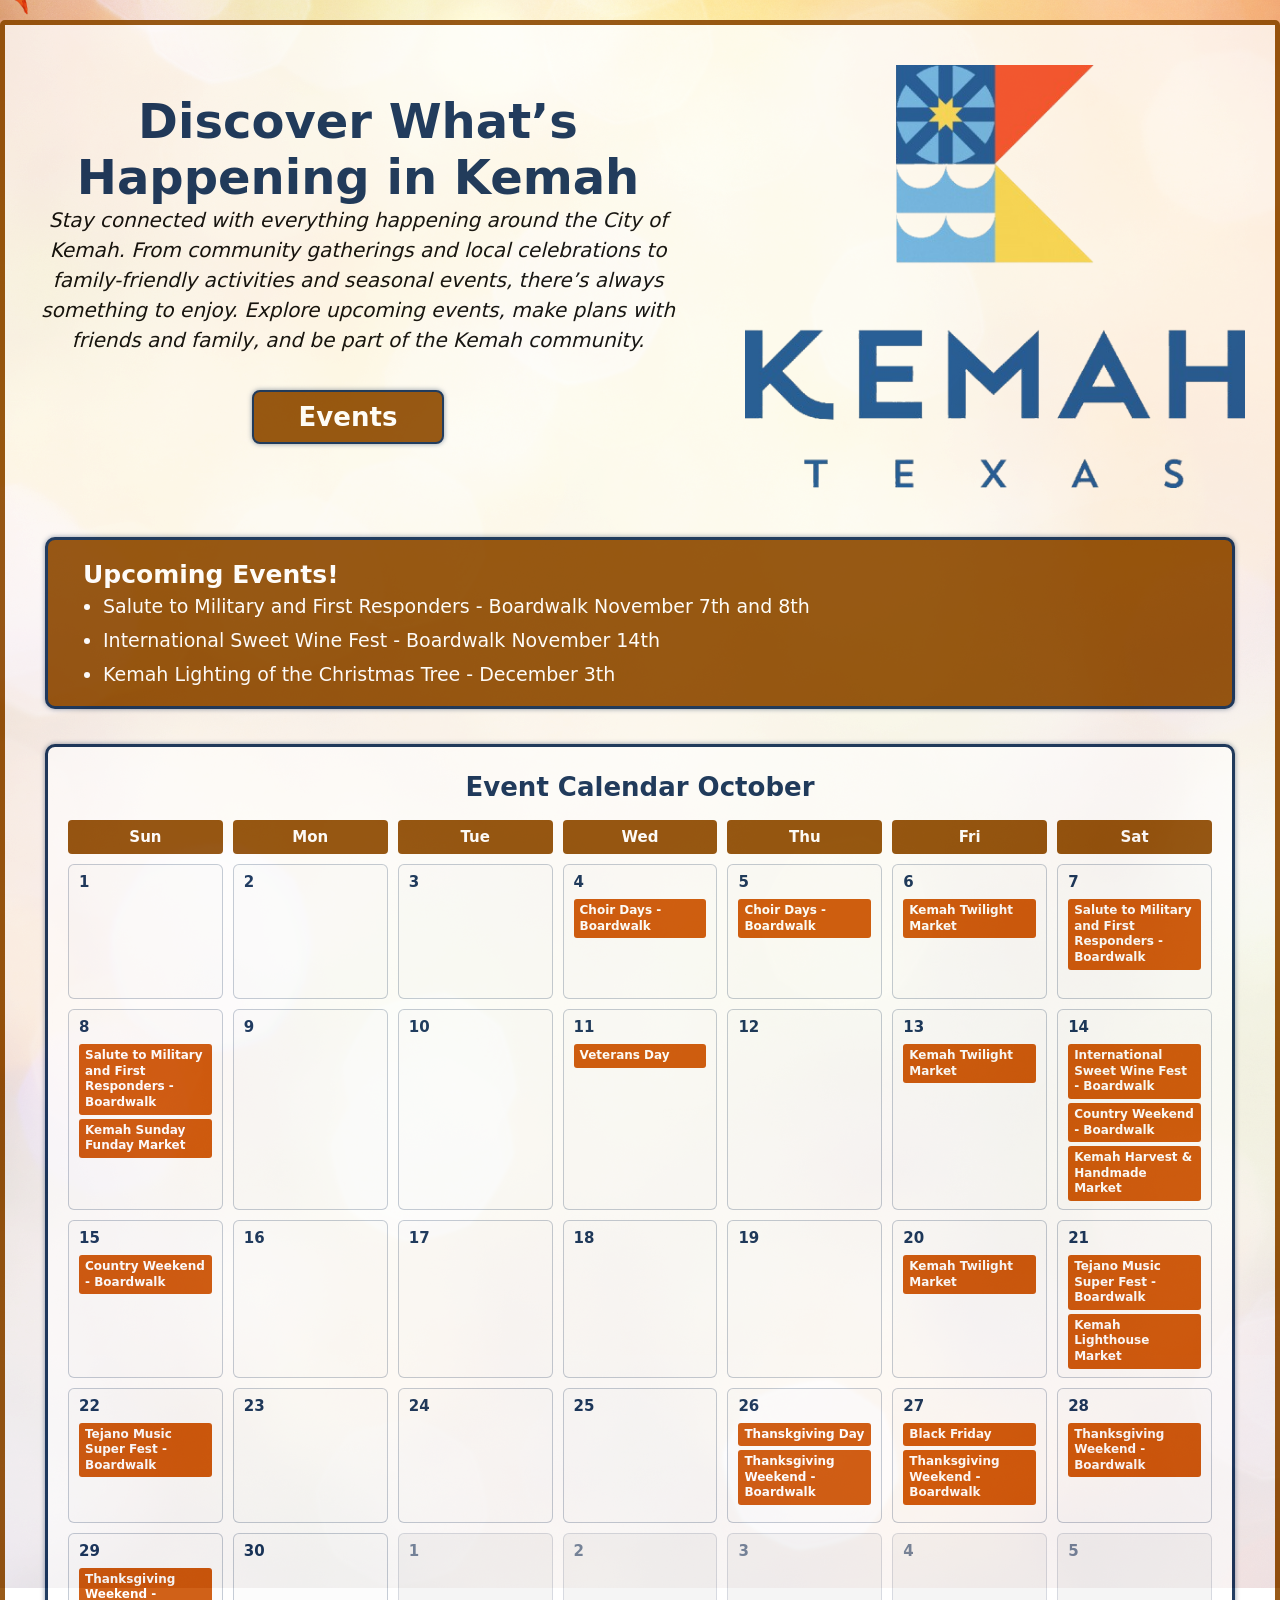
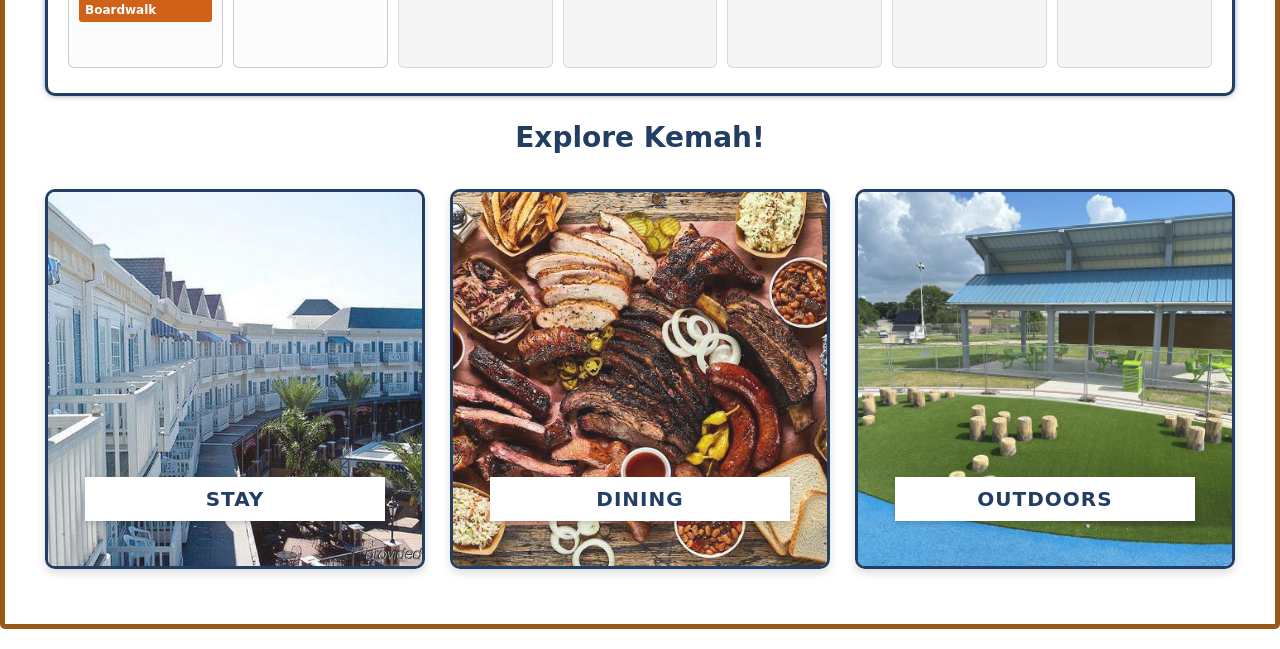
==== commit b930a5c4: "November" ====
--- a/index.html
+++ b/index.html
@@ -3,9 +3,615 @@
 <head>
     <meta charset="UTF-8">
     <meta name="viewport" content="width=device-width, initial-scale=1.0">
-    <link href="css/stylesheet.css" type="text/css" rel="stylesheet" />
     <link rel="icon" type="image/png" href="images/Discover Kemah Logo.png Kemah Logo.png">
     <title>Discover Kemah Events</title>
+    <style>
+        /* ==========================================
+           1. BASE STYLES (Shared across all screens)
+           ========================================== */
+
+        * {
+            box-sizing: border-box;
+            margin: 0;
+            padding: 0;
+        }
+
+        body {
+            font-family: system-ui, -apple-system, BlinkMacSystemFont, 'Segoe UI', Roboto, sans-serif;
+            background-image: url('images/background1.jpeg'); 
+            background-size: cover;                                 
+            background-position: center;                     
+            background-repeat: no-repeat;                    
+            background-attachment: fixed;                    
+            opacity: 0.9;
+            animation: fadeUp 0.8s ease-in;
+        }
+
+        @keyframes fadeUp {
+            from {
+                opacity: 0;
+                transform: translateY(15px);
+            }
+            to {
+                opacity: 0.9;
+                transform: translateY(0);
+            }
+        }
+
+        main {
+            border-color: rgb(141, 73, 1);
+            border-style: solid;
+            border-radius: 5px;
+            margin: 10px;
+            background-color: rgba(255, 255, 255, 0.85); /* Added slight background so text stays readable over bg image */
+        }
+
+        .button {
+            display: inline-block;
+            font-weight: bold;
+            color: white;
+            background-color: rgb(141, 73, 1);
+            border: 2px solid rgb(11, 42, 83);
+            border-radius: 8px;
+            text-decoration: none;
+            cursor: pointer;
+            box-shadow: 0 0 5px rgba(11, 42, 83, 0.5);
+            transition: transform 0.4s ease, box-shadow 0.4s ease, background-color 0.4s ease, color 0.4s ease;
+        }
+
+        .button:hover {
+            transform: scale(1.02);
+            background-color: rgb(241, 74, 36);
+            border-color: rgb(141, 73, 1);
+            color: white;
+            filter: drop-shadow(0 0 6px rgba(11, 42, 83, 0.5));
+            box-shadow: 0 0 20px 2px rgb(246, 212, 76);
+        }
+
+        .logo img {
+            height: auto;
+            transition: transform 0.4s ease, filter 0.4s ease;
+        }
+
+        .Upcoming {
+            background-color: rgb(141, 73, 1);
+            border-radius: 10px;
+            border: 3px solid rgb(11, 42, 83);
+            box-shadow: 0 0 5px rgba(11, 42, 83, 0.5);
+            transition: transform 0.4s ease, box-shadow 0.4s ease, background-color 0.4s ease, border-color 0.4s ease;
+        }
+
+        .Upcoming:hover {
+            border-color: rgb(141, 73, 1);
+            filter: drop-shadow(0 0 6px rgba(118, 3, 118, 0.5));
+            background-color: rgb(241, 74, 36);
+            box-shadow: 0 0 20px 2px rgb(246, 212, 76);
+            transform: scale(1.011);
+        }
+
+        .Upcoming:hover h2,
+        .Upcoming:hover li {
+            color: white;
+        }
+
+        .Upcoming h2,
+        .Upcoming li {
+            color: white;
+            transition: color 0.4s ease;
+        }
+
+        /* Base Calendar Styles */
+        .calendar-container {
+            background-color: white;
+            border: 3px solid rgb(11, 42, 83);
+            border-radius: 10px;
+            box-shadow: 0 0 5px rgba(11, 42, 83, 0.5);
+        }
+
+        .calendar-container h2 {
+            color: rgb(11, 42, 83);
+            text-align: center;
+            font-weight: bold;
+        }
+
+        .calendar-grid {
+            display: grid;
+            grid-template-columns: repeat(7, 1fr);
+            width: 100%;
+        }
+
+        a {
+            text-decoration: none;
+        }
+
+        .day-header {
+            background-color: rgb(141, 73, 1);
+            color: white;
+            font-weight: bold;
+            text-align: center;
+            border-radius: 4px;
+        }
+
+        .day-box {
+            border: 1px solid rgba(11, 42, 83, 0.25);
+            border-radius: 6px;
+            background-color: #fcfcfc;
+            display: flex;
+            flex-direction: column;
+            overflow: hidden;
+            transition: border-color 0.3s ease, box-shadow 0.3s ease, transform 0.25s ease;
+            cursor: pointer;
+        }
+
+        .day-box:hover {
+            border-color: rgb(11, 42, 83);
+            box-shadow: 0 0 5px rgba(241, 74, 36, 0.4);
+            transform: scale(1.05);
+            z-index: 2;
+        }
+
+        .empty-box {
+            background-color: #f0f0f0;
+            opacity: 0.6;
+        }
+
+        .day-number {
+            font-weight: bold;
+            color: rgb(11, 42, 83);
+        }
+
+        .event-item {
+            background-color: rgb(204, 80, 0);
+            color: #ffffff;
+            font-weight: 600;
+            border-radius: 3px;
+            word-break: break-word;
+        }
+
+        /* Base Feature Card Styles */
+        .section-title {
+            text-align: center;
+            color: rgb(11, 42, 83);
+            font-size: 28px;
+            font-weight: bold;
+            margin-top: 25px;
+            margin-bottom: 10px;
+        }
+
+        .feature-cards {
+            display: flex;
+            justify-content: center;
+            gap: 20px;
+            margin: 30px 10px;
+        }
+
+        .card {
+            position: relative;
+            flex: 1;
+            display: flex;
+            flex-direction: column;
+            align-items: center;
+            justify-content: flex-end;
+            aspect-ratio: 1 / 1;
+            text-decoration: none;
+            border: 3px solid rgb(11, 42, 83);
+            border-radius: 10px;
+            overflow: hidden;
+            box-shadow: 0 4px 8px rgba(0, 0, 0, 0.15);
+            transition: transform 0.4s ease, box-shadow 0.4s ease, border-color 0.4s ease;
+        }
+
+        .card-image-wrapper {
+            position: absolute;
+            top: 0;
+            left: 0;
+            width: 100%;
+            height: 100%;
+            z-index: 1;
+            overflow: hidden;
+        }
+
+        .card-image-wrapper img {
+            width: 100%;
+            height: 100%;
+            object-fit: cover;
+            transition: transform 0.5s ease;
+        }
+
+        .card-title {
+            position: relative;
+            z-index: 2;
+            background-color: #ffffff;
+            color: rgb(11, 42, 83);
+            font-weight: 800;
+            text-transform: uppercase;
+            text-align: center;
+            letter-spacing: 1px;
+            width: 80%;
+            margin-bottom: 12%;
+            padding: 10px 15px;
+            box-shadow: 0 2px 6px rgba(0, 0, 0, 0.2);
+            transition: background-color 0.4s ease, color 0.4s ease, transform 0.4s ease, box-shadow 0.4s ease;
+        }
+
+        /* Card & Title Hover Animations */
+        .card:hover {
+            transform: translateY(-6px) scale(1.02);
+            box-shadow: 0 0 20px 2px rgb(246, 212, 76);
+            border-color: rgb(241, 74, 36);
+        }
+
+        .card:hover .card-image-wrapper img {
+            transform: scale(1.08);
+        }
+
+        .card:hover .card-title {
+            background-color: rgb(241, 74, 36);
+            color: #ffffff;
+            transform: translateY(-4px) scale(1.05);
+            box-shadow: 0 4px 12px rgba(0, 0, 0, 0.3);
+        }
+
+
+        /* ==========================================
+           2. PHONE MEDIA QUERY (Up to 767px)
+           ========================================== */
+        @media screen and (max-width: 767px) {
+            main {
+                padding: 10px 5px;
+                border-width: 3px;
+            }
+
+            .top {
+                display: flex;
+                flex-direction: column-reverse;
+                align-items: center;
+                gap: 1.2rem;
+            }
+
+            .logo img {
+                width: 100%;
+                max-width: 240px;
+                margin-top: 10px;
+            }
+
+            .text {
+                width: 100%;
+                text-align: center;
+                padding: 5px 0;
+            }
+
+            .text h1 {
+                color: rgb(11, 42, 83);
+                font-size: 24px;
+            }
+
+            .text p {
+                font-size: 14px;
+                font-style: oblique;
+                line-height: 1.4;
+                margin-top: 10px;
+            }
+
+            .button {
+                padding: 8px 20px;
+                font-size: 16px;
+                margin-top: 15px;
+                margin-right: 4px;
+                margin-left: 4px;
+            }
+
+            .feature-cards {
+                flex-direction: column;
+                align-items: center;
+                gap: 15px;
+                margin: 20px 5px;
+            }
+
+            .card {
+                width: 100%;
+                max-width: 300px;
+            }
+
+            .card-title {
+                font-size: 14px;
+                padding: 8px 10px;
+            }
+
+            .Upcoming {
+                margin: 20px 2px 15px 2px;
+                padding: 12px;
+            }
+
+            .Upcoming h2 {
+                font-size: 18px;
+                padding-left: 0;
+                margin-bottom: 8px;
+            }
+
+            .Upcoming ul {
+                padding-left: 18px;
+            }
+
+            .Upcoming li {
+                font-size: 14px;
+                line-height: 1.5;
+            }
+
+            .calendar-container {
+                margin: 15px 2px 10px 2px;
+                padding: 12px 6px;
+            }
+
+            .calendar-container h2 {
+                font-size: 18px;
+                margin-bottom: 8px;
+            }
+
+            .calendar-grid {
+                gap: 3px;
+            }
+
+            .day-header {
+                font-size: 10px;
+                padding: 4px 1px;
+            }
+
+            .day-box {
+                min-height: 65px;
+                padding: 4px 3px;
+            }
+
+            .day-number {
+                font-size: 10px;
+                margin-bottom: 2px;
+            }
+
+            .event-item {
+                font-size: 8.5px;
+                line-height: 1.1;
+                padding: 2px 3px;
+                margin-top: 2px;
+            }
+        }
+
+
+        /* ==========================================
+           3. TABLET MEDIA QUERY (768px to 1023px)
+           ========================================== */
+        @media screen and (min-width: 768px) and (max-width: 1023px) {
+            main {
+                padding: 20px;
+                border-width: 4px;
+                max-width: 95%;
+                margin: 15px auto;
+            }
+
+            .top {
+                display: flex;
+                flex-direction: row;
+                align-items: center;
+                justify-content: space-between;
+                gap: 2rem;
+            }
+
+            .text {
+                flex: 1 1 60%;
+                text-align: left;
+            }
+
+            .text h1 {
+                color: rgb(11, 42, 83);
+                font-size: 34px;
+            }
+
+            .text p {
+                font-size: 16px;
+                font-style: oblique;
+                line-height: 1.5;
+                margin-top: 10px;
+            }
+
+            .button {
+                padding: 10px 30px;
+                font-size: 20px;
+                margin-top: 20px;
+                margin-right: 10px;
+            }
+
+            .logo {
+                flex: 1 1 40%;
+            }
+
+            .logo img {
+                width: 100%;
+                max-width: 320px;
+            }
+
+            .feature-cards {
+                gap: 15px;
+                margin: 25px 0;
+            }
+
+            .card-title {
+                font-size: 16px;
+            }
+
+            .Upcoming {
+                margin-top: 30px;
+                margin-bottom: 20px;
+                padding: 20px;
+            }
+
+            .Upcoming h2 {
+                font-size: 22px;
+                padding-left: 5px;
+            }
+
+            .Upcoming ul {
+                padding-left: 25px;
+            }
+
+            .Upcoming li {
+                font-size: 17px;
+                line-height: 1.6;
+            }
+
+            .calendar-container {
+                margin: 25px 0 20px 0;
+                padding: 20px 15px;
+            }
+
+            .calendar-container h2 {
+                font-size: 22px;
+                margin-bottom: 12px;
+            }
+
+            .calendar-grid {
+                gap: 6px;
+            }
+
+            .day-header {
+                font-size: 13px;
+                padding: 6px 2px;
+            }
+
+            .day-box {
+                min-height: 95px;
+                padding: 6px 8px;
+            }
+
+            .day-number {
+                font-size: 13px;
+                margin-bottom: 3px;
+            }
+
+            .event-item {
+                font-size: 10.5px;
+                line-height: 1.2;
+                padding: 3px 5px;
+                margin-top: 3px;
+            }
+        }
+
+
+        /* ==========================================
+           4. BIG DESKTOP MEDIA QUERY (1024px and up)
+           ========================================== */
+        @media screen and (min-width: 1024px) {
+            main {
+                padding: 20px 30px;
+                border-width: 5px;
+                max-width: 1400px;
+                margin: 20px auto;
+            }
+
+            .top {
+                display: flex;
+                flex-direction: row;
+                align-items: center;
+                justify-content: center;
+                gap: 4rem;
+                max-width: 1500px;
+            }
+
+            .text {
+                flex: 1 1 50%;
+                text-align: center;
+                max-width: 650px;
+                padding: 10px 0;
+            }
+
+            .text h1 {
+                color: rgb(11, 42, 83);
+                font-size: 48px;
+            }
+
+            .text p {
+                font-size: 20px;
+                font-style: oblique;
+                line-height: 1.5;
+            }
+
+            .button {
+                padding: 10px 45px;
+                font-size: 26px;
+                margin-top: 35px;
+                margin-right: 20px;
+            }
+
+            .logo img {
+                width: 100%;
+                max-width: 500px;
+                margin-top: 20px;
+            }
+
+            .feature-cards {
+                gap: 25px;
+                margin: 35px 10px;
+            }
+
+            .card-title {
+                font-size: 20px;
+            }
+
+            .Upcoming {
+                margin: 45px 10px 25px 10px;
+                padding: 15px 25px;
+            }
+
+            .Upcoming h2 {
+                font-size: 25px;
+                padding-left: 10px;
+                margin-top: 5px;
+            }
+
+            .Upcoming ul {
+                padding-left: 30px;
+            }
+
+            .Upcoming li {
+                font-size: 19px;
+                line-height: 1.8;
+            }
+
+            .calendar-container {
+                margin: 35px 10px 25px 10px;
+                padding: 25px 20px;
+            }
+
+            .calendar-container h2 {
+                font-size: 26px;
+                margin-bottom: 18px;
+            }
+
+            .calendar-grid {
+                gap: 10px;
+            }
+
+            .day-header {
+                font-size: 15px;
+                padding: 8px 4px;
+            }
+
+            .day-box {
+                min-height: 135px;
+                padding: 8px 10px;
+            }
+
+            .day-number {
+                font-size: 15px;
+                margin-bottom: 4px;
+            }
+
+            .event-item {
+                font-size: 12px;
+                line-height: 1.3;
+                padding: 4px 6px;
+                margin-top: 4px;
+            }
+        }
+    </style>
 </head>
 <body>
     <main>
@@ -32,9 +638,9 @@
             <div class="Upcoming">
             <h2>Upcoming Events!</h2>
                 <ul>    
-                    <li>National Night Out - October 6th</li>
-                    <li>Art Walk - October 10th</li>
-                    <li>Trunk or Treat - October 29th</li>
+                    <li>Salute to Military and First Responders - Boardwalk November 7th and 8th</li>
+                    <li>International Sweet Wine Fest - Boardwalk November 14th</li>
+                    <li>Kemah Lighting of the Christmas Tree - December 3th</li>
                 </ul>
             </div>
         </div>
@@ -51,174 +657,140 @@
                 <div class="day-header">Fri</div>
                 <div class="day-header">Sat</div>
 
-                <!-- Previous Month Days (September padding) -->
-                <div class="day-box empty-box"><span class="day-number">27</span></div>
-                <div class="day-box empty-box"><span class="day-number">28</span></div>
-                <div class="day-box empty-box"><span class="day-number">29</span></div>
-                <div class="day-box empty-box"><span class="day-number">30</span></div>
-
-                <!-- October Days -->
+                <!-- November days -->
                 <div class="day-box"><span class="day-number">1</span></div>
-                <div class="day-box">
-                    <span class="day-number">2</span>
-                    <a href="https://www.kemahboardwalk.com/events" target="_blank">
-                        <div class="event-item">Fright Night Movies - Boardwalk</div>
-                    </a>
+                <div class="day-box"><span class="day-number">2</span></div>
+                <div class="day-box"><span class="day-number">3</span></div>
+                <div class="day-box">
+                    <span class="day-number">4</span>
+                    <a href="https://www.kemahboardwalk.com/choir-days" target="_blank">
+                        <div class="event-item">Choir Days - Boardwalk</div>
+                    </a>  
+                </div>
+                <div class="day-box">
+                    <span class="day-number">5</span>
+                    <a href="https://www.kemahboardwalk.com/choir-days" target="_blank">
+                        <div class="event-item">Choir Days - Boardwalk</div>
+                    </a>   
+                </div>
+                <div class="day-box">
+                    <span class="day-number">6</span>
+                    <a href="https://www.ktxevents.com/product/11-20-2026-kemah-twilight-market/" target="_blank">
+                        <div class="event-item">Kemah Twilight Market</div>
+                    </a>
+                </div>
+                <div class="day-box">
+                    <span class="day-number">7</span>
+                    <a href="https://www.kemahboardwalk.com/choir-days" target="_blank">
+                        <div class="event-item">Salute to Military and First Responders - Boardwalk</div>
+                    </a>
+                </div>
+                <div class="day-box">
+                    <span class="day-number">8</span>
+                    <a href="https://www.kemahboardwalk.com/choir-days" target="_blank">
+                        <div class="event-item">Salute to Military and First Responders - Boardwalk</div>
+                    </a>
+                    <a href="https://www.ktxevents.com/product/11-8-2026-kemah-mimosa-market/" target="_blank">
+                        <div class="event-item">Kemah Sunday Funday Market</div>
+                    </a>
+                </div>
+                <div class="day-box"><span class="day-number">9</span></div>
+                <div class="day-box"><span class="day-number">10</span></div>
+                <div class="day-box">
+                    <span class="day-number">11</span>
+                    <a href="https://www.kemahboardwalk.com/veterans-day" target="_blank">
+                        <div class="event-item">Veterans Day</div>
+                    </a>
+                </div>
+                <div class="day-box"><span class="day-number">12</span></div>
+                <div class="day-box">
+                    <span class="day-number">13</span>
+                    <a href="https://www.ktxevents.com/product/11-20-2026-kemah-twilight-market/" target="_blank">
+                        <div class="event-item">Kemah Twilight Market</div>
+                    </a>
+                </div>
+                <div class="day-box">
+                    <span class="day-number">14</span>
+                    <a href="https://www.kemahboardwalk.com/international-sweet-wine-fest" target="_blank">
+                        <div class="event-item">International Sweet Wine Fest - Boardwalk</div>
+                    </a>
+                    <a href="https://www.kemahboardwalk.com/kickin-it-country-weekend" target="_blank">
+                        <div class="event-item">Country Weekend - Boardwalk</div>
+                    </a>
+                    <a href="https://www.ktxevents.com/product/11-4-2026-harvest-handmade-makers-market/" target="_blank">
+                        <div class="event-item">Kemah Harvest & Handmade Market</div>
+                    </a>
+                </div>
+                <div class="day-box">
+                    <span class="day-number">15</span>
+                    <a href="https://www.kemahboardwalk.com/kickin-it-country-weekend" target="_blank">
+                        <div class="event-item">Country Weekend - Boardwalk</div>
+                    </a>
+                </div>
+                <div class="day-box"><span class="day-number">16</span></div>
+                <div class="day-box"><span class="day-number">17</span></div>
+                <div class="day-box"><span class="day-number">18</span></div>
+                <div class="day-box"><span class="day-number">19</span></div>
+                <div class="day-box">
+                    <span class="day-number">20</span>
+                    <a href="https://www.ktxevents.com/product/11-20-2026-kemah-twilight-market/" target="_blank">
+                        <div class="event-item">Kemah Twilight Market</div>
+                    </a>
+                </div>
+                <div class="day-box">
+                    <span class="day-number">21</span>
+                    <a href="https://www.kemahboardwalk.com/tejano-music-super-fest" target="_blank">
+                        <div class="event-item">Tejano Music Super Fest - Boardwalk</div>
+                    </a>
+                    <a href="https://www.ktxevents.com/product/11-21-2026-kemah-lighthouse-market/" target="_blank">
+                        <div class="event-item">Kemah Lighthouse Market</div>
+                    </a>
+                </div>
+                <div class="day-box">
+                    <span class="day-number">22</span>
+                    <a href="https://www.kemahboardwalk.com/tejano-music-super-fest" target="_blank">
+                        <div class="event-item">Tejano Music Super Fest - Boardwalk</div>
+                    </a>
+                </div>
+                <div class="day-box"><span class="day-number">23</span></div>
+                <div class="day-box"><span class="day-number">24</span></div>
+                <div class="day-box"><span class="day-number">25</span></div>
+                <div class="day-box">
+                    <span class="day-number">26</span>
+                    <a href="https://www.kemahboardwalk.com/thanksgiving-pass" target="_blank">
+                        <div class="event-item">Thanskgiving Day</div>
+                    </a>
+                    <a href="https://www.kemahboardwalk.com/thanksgiving-pass" target="_blank">
+                        <div class="event-item">Thanksgiving Weekend - Boardwalk</div>
+                    </a>
+                </div>
+                <div class="day-box">
+                    <span class="day-number">27</span>
                     <a href="" target="_blank">
-                        <div class="event-item">Kemah Twilight Market</div>
-                    </a>
-                </div>
-                <div class="day-box">
-                    <span class="day-number">3</span>
-                    <a href="https://www.kemahboardwalk.com/events" target="_blank">
-                        <div class="event-item">OctoberFest - Boardwalk</div>
-                    </a>
-                    <a href="https://www.kemahboardwalk.com/events" target="_blank">
-                        <div class="event-item">Halloween Costume Contest - Boardwalk</div>
-                    </a>
-                    <a href="" target="_blank">
-                        <div class="event-item">Inspired Abilities Market</div>
-                    </a>     
-                </div>
-                <div class="day-box">
-                    <span class="day-number">4</span>
-                    <a href="https://www.kemahboardwalk.com/events" target="_blank">
-                        <div class="event-item">OctoberFest - Boardwalk</div>
-                    </a>
-                    <a href="https://www.kemahboardwalk.com/events" target="_blank">
-                        <div class="event-item">Freaky Food Eating Contests - Boardwalk</div>
-                    </a>    
-                </div>
-                <div class="day-box"><span class="day-number">5</span></div>
-                <div class="day-box">
-                    <span class="day-number">6</span>
-                    <a href="https://www.kemahtx.gov/DocumentCenter/View/5266/2026-NNO-Flyer" target="_blank">
-                        <div class="event-item">National Night Out</div>
-                    </a>
-                </div>
-                <div class="day-box">
-                    <span class="day-number">7</span>
-                    <a href="https://www.kemahboardwalk.com/events" target="_blank">
-                        <div class="event-item">Homeschool Day - Boardwalk</div>
-                    </a>
-                </div>
-                <div class="day-box"><span class="day-number">8</span></div>
-                <div class="day-box">
-                    <span class="day-number">9</span>
-                    <a href="https://www.kemahboardwalk.com/events" target="_blank">
-                        <div class="event-item">Fright Night Movies - Boardwalk</div>
-                    </a>
-                    <a href="" target="_blank">
-                        <div class="event-item">Kemah Twilight Market</div>
-                    </a>
-                </div>
-                <div class="day-box">
-                    <span class="day-number">10</span>
-                    <a href="https://app.seemylegacy.com/community/2818/campaign/10428" target="_blank">
-                        <div class="event-item">ArtWalk</div>
-                    </a>
-                    <a href="https://www.kemahboardwalk.com/events" target="_blank">
-                        <div class="event-item">Halloween Costume Contest - Boardwalk</div>
-                    </a>
-                    <a href="https://www.kemahboardwalk.com/events" target="_blank">
-                        <div class="event-item">Witches Night Out! - Boardwalk</div>
-                    </a>
-                    <a href="" target="_blank">
-                        <div class="event-item">Kemah Harvest & Handmade Market</div>
-                    </a>  
-                </div>
-                <div class="day-box">
-                    <span class="day-number">11</span>
-                    <a href="https://www.kemahboardwalk.com/events" target="_blank">
-                        <div class="event-item">Freaky Food Eating Contests - Boardwalk</div>
-                    </a>
-                    <a href="" target="_blank">
-                        <div class="event-item">Kemah Sunday Funday Market</div>
-                    </a> 
-                </div>
-                <div class="day-box"><span class="day-number">12</span></div>
-                <div class="day-box"><span class="day-number">13</span></div>
-                <div class="day-box"><span class="day-number">14</span></div>
-                <div class="day-box"><span class="day-number">15</span></div>
-                <div class="day-box">
-                    <span class="day-number">16</span>
-                    <a href="https://www.kemahboardwalk.com/events" target="_blank">
-                        <div class="event-item">Fright Night Movies - Boardwalk</div>
-                    </a>
-                    <a href="" target="_blank">
-                        <div class="event-item">Kemah Twilight Market</div>
-                    </a>
-                </div>
-                <div class="day-box">
-                    <span class="day-number">17</span>
-                    <a href="https://www.kemahboardwalk.com/events" target="_blank">
-                        <div class="event-item">Halloween Costume Contest - Boardwalk</div>
-                    </a>
-                    <a href="" target="_blank">
-                        <div class="event-item">Kemah Lighthouse Market</div>
-                    </a> 
-                </div>
-                <div class="day-box">
-                    <span class="day-number">18</span>
-                    <a href="https://www.kemahboardwalk.com/events" target="_blank">
-                        <div class="event-item">Freaky Food Eating Contests - Boardwalk</div>
-                    </a>
-                </div>
-                <div class="day-box"><span class="day-number">19</span></div>
-                <div class="day-box"><span class="day-number">20</span></div>
-                <div class="day-box"><span class="day-number">21</span></div>
-                <div class="day-box"><span class="day-number">22</span></div>
-                <div class="day-box">
-                    <span class="day-number">23</span>
-                    <a href="https://www.kemahboardwalk.com/events" target="_blank">
-                        <div class="event-item">Fright Night Movies - Boardwalk</div>
-                    </a>
-                    <a href="" target="_blank">
-                        <div class="event-item">Kemah Twilight Market</div>
-                    </a>
-                </div>
-                <div class="day-box">
-                    <span class="day-number">24</span>
-                    <a href="https://www.kemahboardwalk.com/events" target="_blank">
-                        <div class="event-item">Halloween Costume Contest - Boardwalk</div>
-                    </a>
-                    <a href="" target="_blank">
-                        <div class="event-item">Kemah Harvest & Handmade Market</div>
-                    </a> 
-                </div>
-                <div class="day-box">
-                    <span class="day-number">25</span>
-                    <a href="https://www.kemahboardwalk.com/events" target="_blank">
-                        <div class="event-item">Freaky Food Eating Contests - Boardwalk</div>
-                    </a>
-                    <a href="" target="_blank">
-                        <div class="event-item">Barktoberfest Kemah</div>
-                    </a> 
-                </div>
-                <div class="day-box"><span class="day-number">26</span></div>
-                <div class="day-box"><span class="day-number">27</span></div>
-                <div class="day-box"><span class="day-number">28</span></div>
+                        <div class="event-item">Black Friday</div>
+                    </a>
+                    <a href="https://www.kemahboardwalk.com/thanksgiving-pass" target="_blank">
+                        <div class="event-item">Thanksgiving Weekend - Boardwalk</div>
+                    </a>
+                </div>
+                <div class="day-box">
+                    <span class="day-number">28</span>
+                    <a href="https://www.kemahboardwalk.com/thanksgiving-pass" target="_blank">
+                        <div class="event-item">Thanksgiving Weekend - Boardwalk</div>
+                    </a>
+                </div>
                 <div class="day-box">
                     <span class="day-number">29</span>
-                    <a href="https://kemahtx.gov/915/Trunk-or-Treat-Shop-Eat" target="_blank">
-                        <div class="event-item">Trunk or Treat</div>
-                    </a>
-                </div>
-                <div class="day-box">
-                    <span class="day-number">30</span>
-                    <a href="https://www.kemahboardwalk.com/events" target="_blank">
-                        <div class="event-item">Fright Night Movies - Boardwalk</div>
-                    </a>
-                    <a href="" target="_blank">
-                        <div class="event-item">Kemah Twilight Market</div>
-                    </a>
-                </div>
-                <div class="day-box">
-                    <span class="day-number">31</span>
-                    <a href="https://www.kemahboardwalk.com/events" target="_blank">
-                        <div class="event-item">Halloween Costume Contest - Boardwalk</div>
-                    </a>
-                </div>
+                    <a href="https://www.kemahboardwalk.com/thanksgiving-pass" target="_blank">
+                        <div class="event-item">Thanksgiving Weekend - Boardwalk</div>
+                    </a>
+                </div>
+                <div class="day-box"><span class="day-number">30</span></div>
+                <div class="day-box empty-box"><span class="day-number">1</span></div>
+                <div class="day-box empty-box"><span class="day-number">2</span></div>
+                <div class="day-box empty-box"><span class="day-number">3</span></div>
+                <div class="day-box empty-box"><span class="day-number">4</span></div>
+                <div class="day-box empty-box"><span class="day-number">5</span></div>
             </div>
         </div>
 
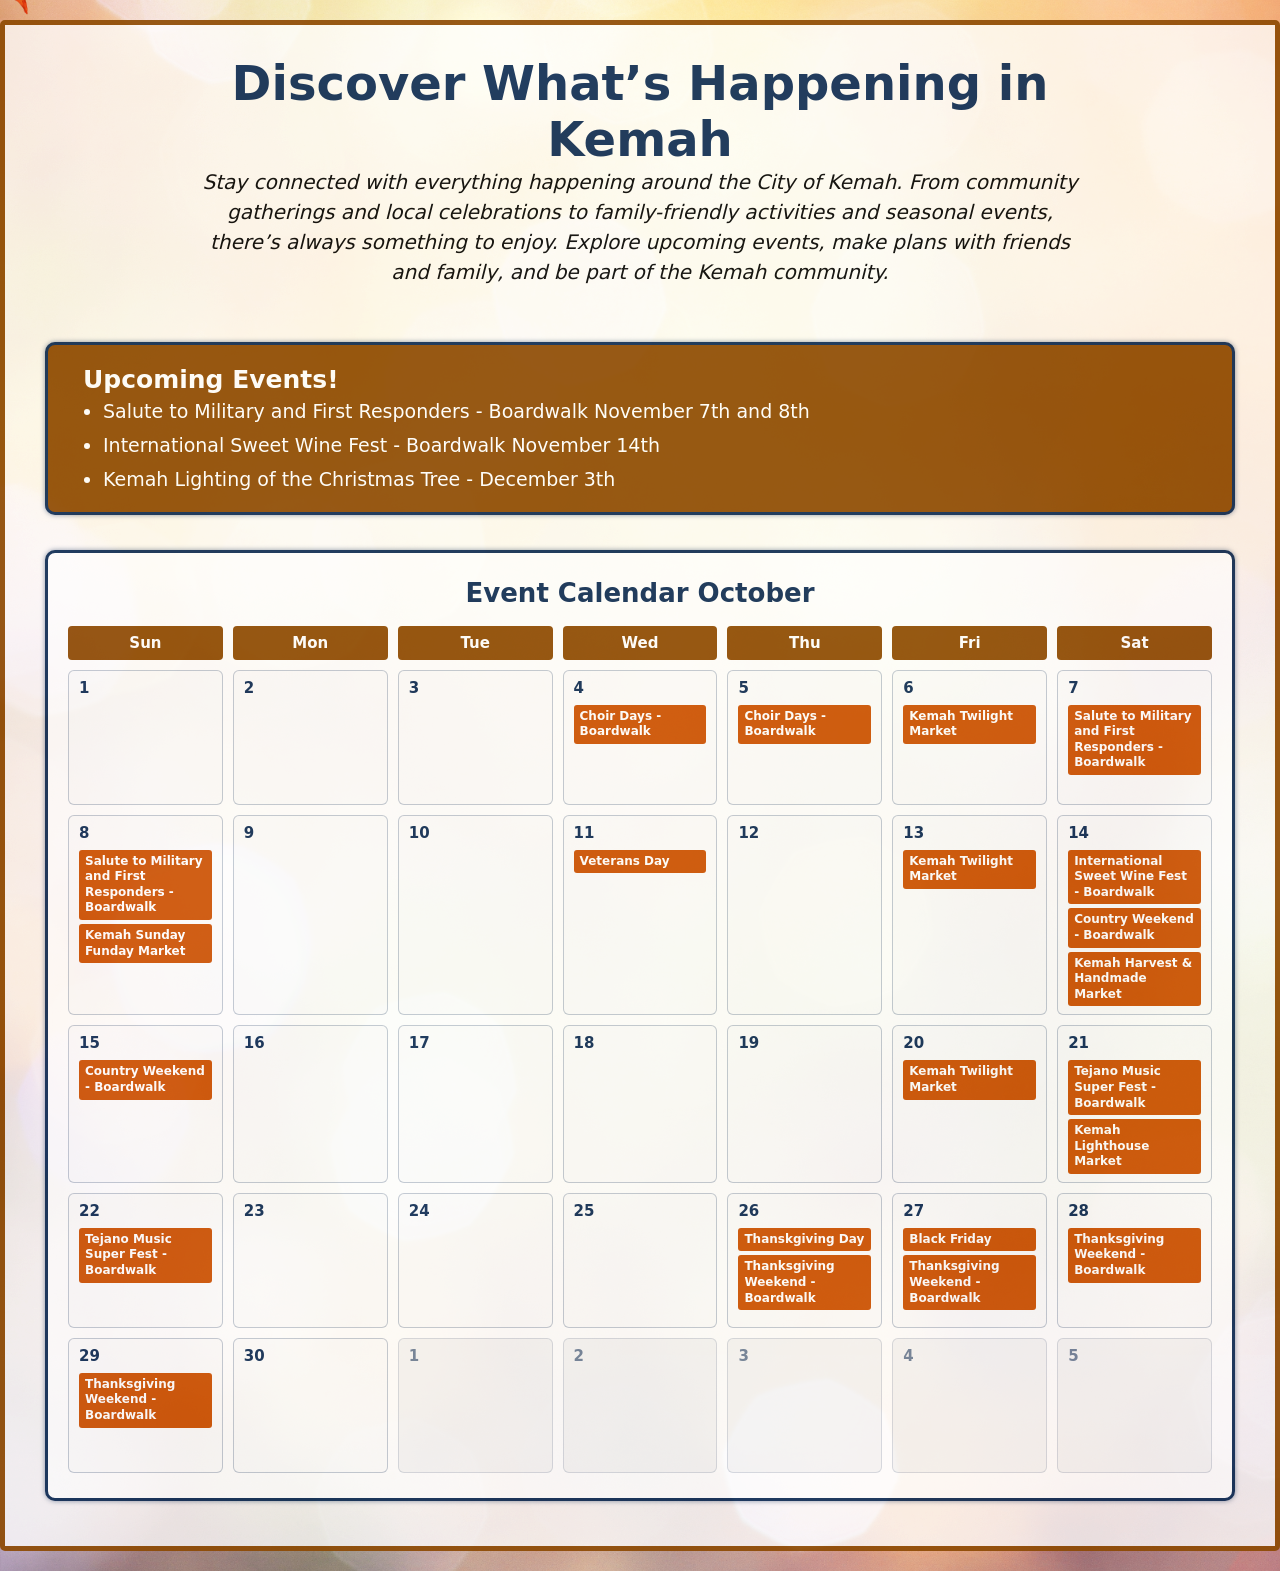
==== commit 934327fe: "Update" ====
--- a/index.html
+++ b/index.html
@@ -3,12 +3,12 @@
 <head>
     <meta charset="UTF-8">
     <meta name="viewport" content="width=device-width, initial-scale=1.0">
-    <link rel="icon" type="image/png" href="images/Discover Kemah Logo.png Kemah Logo.png">
+    <link rel="icon" type="image/png" href="images/Discover Kemah Logo.png">
     <title>Discover Kemah Events</title>
     <style>
         /* ==========================================
-           1. BASE STYLES (Shared across all screens)
-           ========================================== */
+            1. BASE STYLES (Shared across all screens)
+            ========================================== */
 
         * {
             box-sizing: border-box;
@@ -19,7 +19,7 @@
         body {
             font-family: system-ui, -apple-system, BlinkMacSystemFont, 'Segoe UI', Roboto, sans-serif;
             background-image: url('images/background1.jpeg'); 
-            background-size: cover;                                 
+            background-size: cover;                                     
             background-position: center;                     
             background-repeat: no-repeat;                    
             background-attachment: fixed;                    
@@ -43,7 +43,7 @@
             border-style: solid;
             border-radius: 5px;
             margin: 10px;
-            background-color: rgba(255, 255, 255, 0.85); /* Added slight background so text stays readable over bg image */
+            background-color: rgba(255, 255, 255, 0.85);
         }
 
         .button {
@@ -68,11 +68,6 @@
             box-shadow: 0 0 20px 2px rgb(246, 212, 76);
         }
 
-        .logo img {
-            height: auto;
-            transition: transform 0.4s ease, filter 0.4s ease;
-        }
-
         .Upcoming {
             background-color: rgb(141, 73, 1);
             border-radius: 10px;
@@ -106,6 +101,7 @@
             border: 3px solid rgb(11, 42, 83);
             border-radius: 10px;
             box-shadow: 0 0 5px rgba(11, 42, 83, 0.5);
+            text-decoration: none;
         }
 
         .calendar-container h2 {
@@ -234,7 +230,6 @@
             transition: background-color 0.4s ease, color 0.4s ease, transform 0.4s ease, box-shadow 0.4s ease;
         }
 
-        /* Card & Title Hover Animations */
         .card:hover {
             transform: translateY(-6px) scale(1.02);
             box-shadow: 0 0 20px 2px rgb(246, 212, 76);
@@ -254,8 +249,8 @@
 
 
         /* ==========================================
-           2. PHONE MEDIA QUERY (Up to 767px)
-           ========================================== */
+            2. PHONE MEDIA QUERY (Up to 767px)
+            ========================================== */
         @media screen and (max-width: 767px) {
             main {
                 padding: 10px 5px;
@@ -264,15 +259,8 @@
 
             .top {
                 display: flex;
-                flex-direction: column-reverse;
+                flex-direction: column;
                 align-items: center;
-                gap: 1.2rem;
-            }
-
-            .logo img {
-                width: 100%;
-                max-width: 240px;
-                margin-top: 10px;
             }
 
             .text {
@@ -377,8 +365,8 @@
 
 
         /* ==========================================
-           3. TABLET MEDIA QUERY (768px to 1023px)
-           ========================================== */
+            3. TABLET MEDIA QUERY (768px to 1023px)
+            ========================================== */
         @media screen and (min-width: 768px) and (max-width: 1023px) {
             main {
                 padding: 20px;
@@ -390,14 +378,13 @@
             .top {
                 display: flex;
                 flex-direction: row;
-                align-items: center;
-                justify-content: space-between;
-                gap: 2rem;
+                justify-content: center;
             }
 
             .text {
-                flex: 1 1 60%;
-                text-align: left;
+                width: 100%;
+                max-width: 800px;
+                text-align: center;
             }
 
             .text h1 {
@@ -416,16 +403,6 @@
                 padding: 10px 30px;
                 font-size: 20px;
                 margin-top: 20px;
-                margin-right: 10px;
-            }
-
-            .logo {
-                flex: 1 1 40%;
-            }
-
-            .logo img {
-                width: 100%;
-                max-width: 320px;
             }
 
             .feature-cards {
@@ -496,8 +473,8 @@
 
 
         /* ==========================================
-           4. BIG DESKTOP MEDIA QUERY (1024px and up)
-           ========================================== */
+            4. BIG DESKTOP MEDIA QUERY (1024px and up)
+            ========================================== */
         @media screen and (min-width: 1024px) {
             main {
                 padding: 20px 30px;
@@ -509,16 +486,15 @@
             .top {
                 display: flex;
                 flex-direction: row;
-                align-items: center;
                 justify-content: center;
-                gap: 4rem;
                 max-width: 1500px;
+                margin: 0 auto;
             }
 
             .text {
-                flex: 1 1 50%;
+                width: 100%;
                 text-align: center;
-                max-width: 650px;
+                max-width: 900px;
                 padding: 10px 0;
             }
 
@@ -537,13 +513,6 @@
                 padding: 10px 45px;
                 font-size: 26px;
                 margin-top: 35px;
-                margin-right: 20px;
-            }
-
-            .logo img {
-                width: 100%;
-                max-width: 500px;
-                margin-top: 20px;
             }
 
             .feature-cards {
@@ -624,13 +593,6 @@
                     From community gatherings and local celebrations to family-friendly activities and seasonal events, there’s always something to enjoy. 
                     Explore upcoming events, make plans with friends and family, and be part of the Kemah community.
                 </p>
-
-                <a href="https://www.kemahtx.gov/630/Events-Festivals-and-More" target="_blank" class="button">Events</a>
-            </div>
-            <div class="logo">
-                <a href="https://discoverkemah.com/" target="_blank">
-                    <img src="images/kemah logo remove.png" alt="logo">
-                </a>    
             </div>
         </div>
 
@@ -793,31 +755,6 @@
                 <div class="day-box empty-box"><span class="day-number">5</span></div>
             </div>
         </div>
-
-        <!-- Feature Cards Section -->
-        <div class="feature-section">
-            <h2 class="section-title">Explore Kemah!</h2>
-            <div class="feature-cards">
-                <a href="https://discoverkemah.com/BusinessDirectoryII.aspx?lngBusinessCategoryID=86" target="_blank" class="card">
-                    <div class="card-image-wrapper">
-                        <img src="images/walkinn.jpg" alt="Stay">
-                    </div>
-                    <div class="card-title">STAY</div>
-                </a>
-                <a href="https://discoverkemah.com/BusinessDirectoryII.aspx?lngBusinessCategoryID=86" target="_blank" class="card">
-                    <div class="card-image-wrapper">
-                        <img src="images/food.jpg" alt="Food">
-                    </div>
-                    <div class="card-title">DINING</div>
-                </a>
-                <a href="https://discoverkemah.com/BusinessDirectoryII.aspx?lngBusinessCategoryID=86" target="_blank" class="card">
-                    <div class="card-image-wrapper">
-                        <img src="images/57acre.jpg" alt="Outdoors">
-                    </div>
-                    <div class="card-title">OUTDOORS</div>
-                </a>
-            </div>
-        </div>
     </main>
 </body>
 </html>
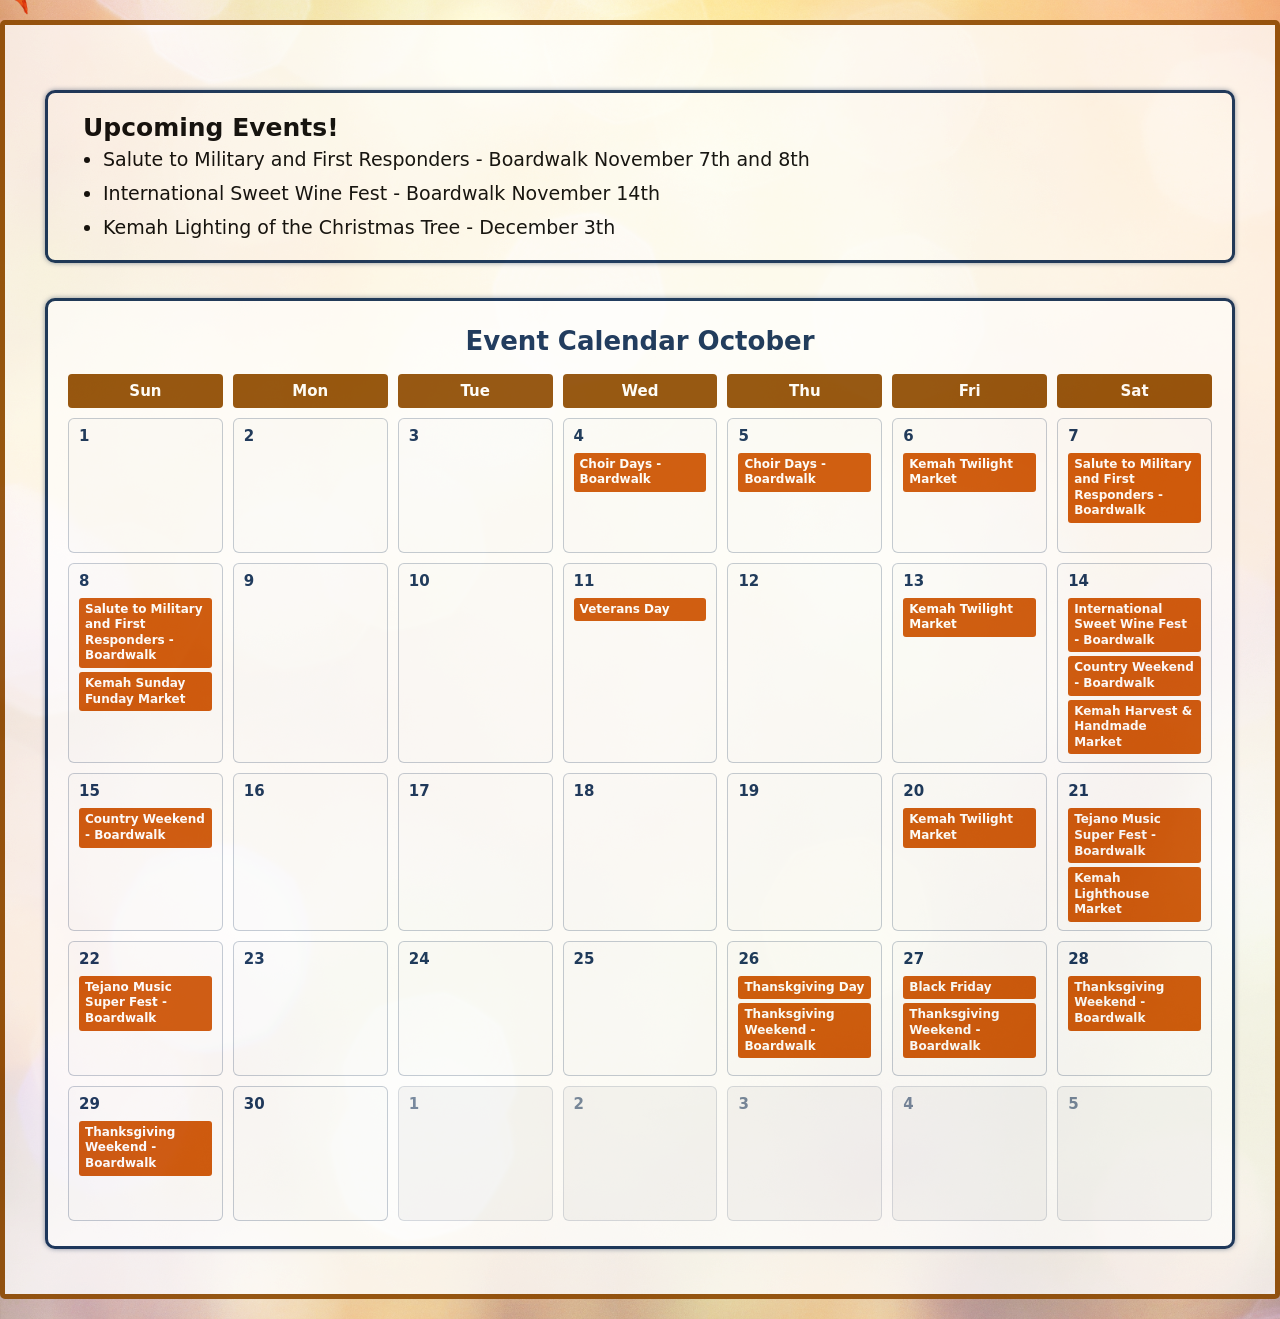
==== commit 903c93ef: "Update" ====
--- a/index.html
+++ b/index.html
@@ -46,6 +46,22 @@
             background-color: rgba(255, 255, 255, 0.85);
         }
 
+        .paragraph {
+            padding-top: 20px;
+        }
+
+        /* Ensure all anchors, link states, and event items have zero underlines */
+        a, 
+        a:visited, 
+        a:hover, 
+        a:active,
+        .calendar-container a,
+        .event-item {
+            text-decoration: none !important;
+            border-bottom: none !important;
+            outline: none;
+        }
+
         .button {
             display: inline-block;
             font-weight: bold;
@@ -53,7 +69,6 @@
             background-color: rgb(141, 73, 1);
             border: 2px solid rgb(11, 42, 83);
             border-radius: 8px;
-            text-decoration: none;
             cursor: pointer;
             box-shadow: 0 0 5px rgba(11, 42, 83, 0.5);
             transition: transform 0.4s ease, box-shadow 0.4s ease, background-color 0.4s ease, color 0.4s ease;
@@ -69,7 +84,6 @@
         }
 
         .Upcoming {
-            background-color: rgb(141, 73, 1);
             border-radius: 10px;
             border: 3px solid rgb(11, 42, 83);
             box-shadow: 0 0 5px rgba(11, 42, 83, 0.5);
@@ -79,19 +93,19 @@
         .Upcoming:hover {
             border-color: rgb(141, 73, 1);
             filter: drop-shadow(0 0 6px rgba(118, 3, 118, 0.5));
-            background-color: rgb(241, 74, 36);
+            background-color: rgb(238, 207, 116);
             box-shadow: 0 0 20px 2px rgb(246, 212, 76);
             transform: scale(1.011);
         }
 
         .Upcoming:hover h2,
         .Upcoming:hover li {
-            color: white;
+            color: black;
         }
 
         .Upcoming h2,
         .Upcoming li {
-            color: white;
+            color: black;
             transition: color 0.4s ease;
         }
 
@@ -101,7 +115,6 @@
             border: 3px solid rgb(11, 42, 83);
             border-radius: 10px;
             box-shadow: 0 0 5px rgba(11, 42, 83, 0.5);
-            text-decoration: none;
         }
 
         .calendar-container h2 {
@@ -114,10 +127,6 @@
             display: grid;
             grid-template-columns: repeat(7, 1fr);
             width: 100%;
-        }
-
-        a {
-            text-decoration: none;
         }
 
         .day-header {
@@ -158,7 +167,7 @@
 
         .event-item {
             background-color: rgb(204, 80, 0);
-            color: #ffffff;
+            color: #ffffff !important;
             font-weight: 600;
             border-radius: 3px;
             word-break: break-word;
@@ -189,7 +198,6 @@
             align-items: center;
             justify-content: flex-end;
             aspect-ratio: 1 / 1;
-            text-decoration: none;
             border: 3px solid rgb(11, 42, 83);
             border-radius: 10px;
             overflow: hidden;
@@ -584,18 +592,6 @@
 </head>
 <body>
     <main>
-        <div class="top">
-            <div class="text">
-                <h1>Discover What’s Happening in Kemah</h1>
-
-                <p>
-                    Stay connected with everything happening around the City of Kemah. 
-                    From community gatherings and local celebrations to family-friendly activities and seasonal events, there’s always something to enjoy. 
-                    Explore upcoming events, make plans with friends and family, and be part of the Kemah community.
-                </p>
-            </div>
-        </div>
-
         <div class="bottom">
             <div class="Upcoming">
             <h2>Upcoming Events!</h2>
